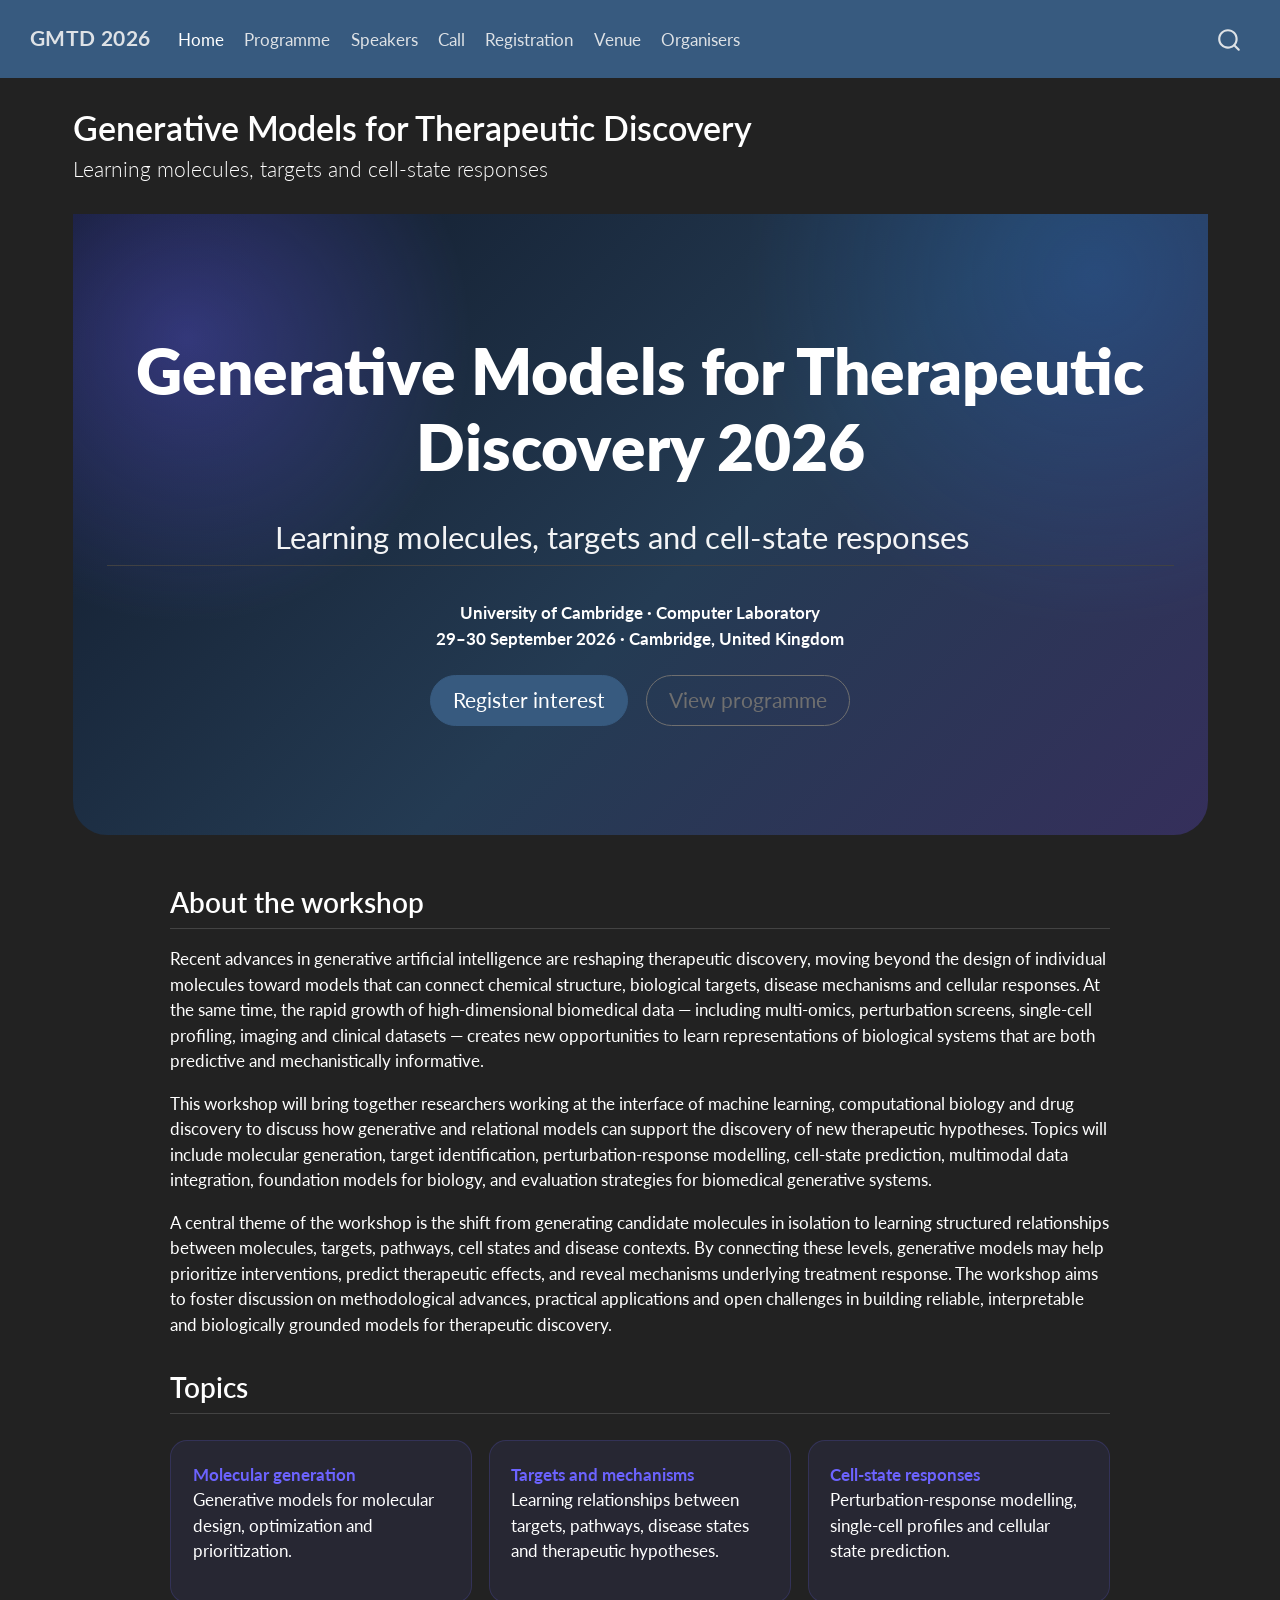
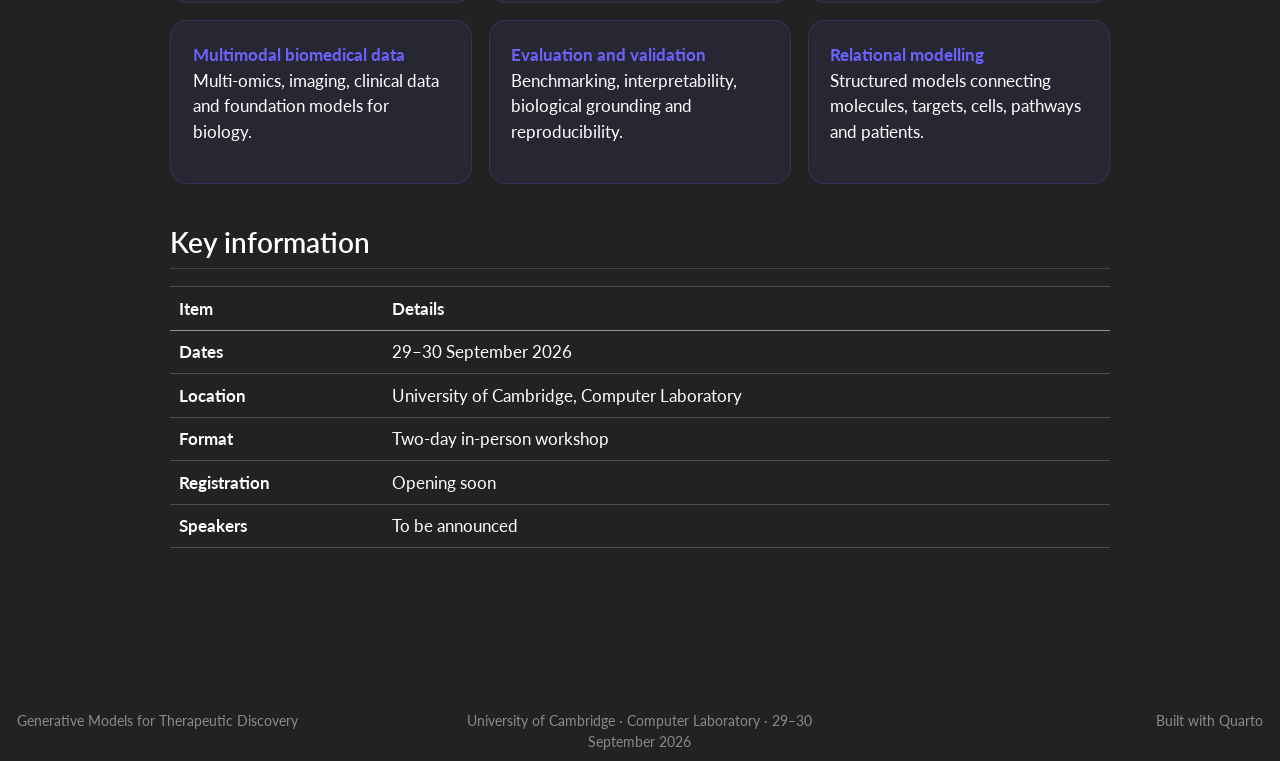
==== docs/index.html @ b12472c0 "dr" ====
<!DOCTYPE html>
<html xmlns="http://www.w3.org/1999/xhtml" lang="en" xml:lang="en"><head>

<meta charset="utf-8">
<meta name="generator" content="quarto-1.9.37">

<meta name="viewport" content="width=device-width, initial-scale=1.0, user-scalable=yes">


<title>Generative Models for Therapeutic Discovery</title>
<style>
/* Default styles provided by pandoc.
** See https://pandoc.org/MANUAL.html#variables-for-html for config info.
*/
code{white-space: pre-wrap;}
span.smallcaps{font-variant: small-caps;}
div.columns{display: flex; gap: min(4vw, 1.5em);}
div.column{flex: auto; overflow-x: auto;}
div.hanging-indent{margin-left: 1.5em; text-indent: -1.5em;}
ul.task-list{list-style: none;}
ul.task-list li input[type="checkbox"] {
  width: 0.8em;
  margin: 0 0.8em 0.2em -1em; /* quarto-specific, see https://github.com/quarto-dev/quarto-cli/issues/4556 */ 
  vertical-align: middle;
}
</style>


<script src="site_libs/quarto-nav/quarto-nav.js"></script>
<script src="site_libs/quarto-nav/headroom.min.js"></script>
<script src="site_libs/clipboard/clipboard.min.js"></script>
<script src="site_libs/quarto-search/autocomplete.umd.js"></script>
<script src="site_libs/quarto-search/fuse.min.js"></script>
<script src="site_libs/quarto-search/quarto-search.js"></script>
<meta name="quarto:offset" content="./">
<script src="site_libs/quarto-html/quarto.js" type="module"></script>
<script src="site_libs/quarto-html/tabsets/tabsets.js" type="module"></script>
<script src="site_libs/quarto-html/popper.min.js"></script>
<script src="site_libs/quarto-html/tippy.umd.min.js"></script>
<script src="site_libs/quarto-html/anchor.min.js"></script>
<link href="site_libs/quarto-html/tippy.css" rel="stylesheet">
<link href="site_libs/quarto-html/quarto-syntax-highlighting-dark-d0ae9245876894da5ac7e18953ecc5cc.css" rel="stylesheet" id="quarto-text-highlighting-styles">
<script src="site_libs/bootstrap/bootstrap.min.js"></script>
<link href="site_libs/bootstrap/bootstrap-icons.css" rel="stylesheet">
<link href="site_libs/bootstrap/bootstrap-4360c678b5099ca041644eb02eaa1bfe.min.css" rel="stylesheet" append-hash="true" id="quarto-bootstrap" data-mode="dark">
<script id="quarto-search-options" type="application/json">{
  "location": "navbar",
  "copy-button": false,
  "collapse-after": 3,
  "panel-placement": "end",
  "type": "overlay",
  "limit": 50,
  "keyboard-shortcut": [
    "f",
    "/",
    "s"
  ],
  "show-item-context": false,
  "language": {
    "search-no-results-text": "No results",
    "search-matching-documents-text": "matching documents",
    "search-copy-link-title": "Copy link to search",
    "search-hide-matches-text": "Hide additional matches",
    "search-more-match-text": "more match in this document",
    "search-more-matches-text": "more matches in this document",
    "search-clear-button-title": "Clear",
    "search-text-placeholder": "",
    "search-detached-cancel-button-title": "Cancel",
    "search-submit-button-title": "Submit",
    "search-label": "Search"
  }
}</script>
<style>html{ scroll-behavior: smooth; }</style>


<link rel="stylesheet" href="styles.css">
</head>

<body class="nav-fixed quarto-light">

<div id="quarto-search-results"></div>
  <header id="quarto-header" class="headroom fixed-top">
    <nav class="navbar navbar-expand-lg " data-bs-theme="dark">
      <div class="navbar-container container-fluid">
      <div class="navbar-brand-container mx-auto">
    <a class="navbar-brand" href="./index.html">
    <span class="navbar-title">GMTD 2026</span>
    </a>
  </div>
            <div id="quarto-search" class="" title="Search"></div>
          <button class="navbar-toggler" type="button" data-bs-toggle="collapse" data-bs-target="#navbarCollapse" aria-controls="navbarCollapse" role="menu" aria-expanded="false" aria-label="Toggle navigation" onclick="if (window.quartoToggleHeadroom) { window.quartoToggleHeadroom(); }">
  <span class="navbar-toggler-icon"></span>
</button>
          <div class="collapse navbar-collapse" id="navbarCollapse">
            <ul class="navbar-nav navbar-nav-scroll me-auto">
  <li class="nav-item">
    <a class="nav-link active" href="./index.html" aria-current="page"> 
<span class="menu-text">Home</span></a>
  </li>  
  <li class="nav-item">
    <a class="nav-link" href="./programme.html"> 
<span class="menu-text">Programme</span></a>
  </li>  
  <li class="nav-item">
    <a class="nav-link" href="./speakers.html"> 
<span class="menu-text">Speakers</span></a>
  </li>  
  <li class="nav-item">
    <a class="nav-link" href="./call.html"> 
<span class="menu-text">Call</span></a>
  </li>  
  <li class="nav-item">
    <a class="nav-link" href="./registration.html"> 
<span class="menu-text">Registration</span></a>
  </li>  
  <li class="nav-item">
    <a class="nav-link" href="./venue.html"> 
<span class="menu-text">Venue</span></a>
  </li>  
  <li class="nav-item">
    <a class="nav-link" href="./organisers.html"> 
<span class="menu-text">Organisers</span></a>
  </li>  
</ul>
          </div> <!-- /navcollapse -->
            <div class="quarto-navbar-tools">
</div>
      </div> <!-- /container-fluid -->
    </nav>
</header>
<!-- content -->
<div id="quarto-content" class="quarto-container page-columns page-rows-contents page-layout-full page-navbar">
<!-- sidebar -->
<!-- margin-sidebar -->
    
<!-- main -->
<main class="content column-page" id="quarto-document-content">

<header id="title-block-header" class="quarto-title-block default">
<div class="quarto-title">
<h1 class="title">Generative Models for Therapeutic Discovery</h1>
<p class="subtitle lead">Learning molecules, targets and cell-state responses</p>
</div>



<div class="quarto-title-meta column-page">

    
  
    
  </div>
  


</header>


<section id="generative-models-for-therapeutic-discovery-2026" class="level1 hero">
<h1>Generative Models for Therapeutic Discovery 2026</h1>
<section id="learning-molecules-targets-and-cell-state-responses" class="level2">
<h2 class="anchored" data-anchor-id="learning-molecules-targets-and-cell-state-responses">Learning molecules, targets and cell-state responses</h2>
<p><strong>University of Cambridge · Computer Laboratory</strong><br>
<strong>29–30 September 2026 · Cambridge, United Kingdom</strong></p>
<p><a href="./registration.html" class="btn btn-primary btn-lg">Register interest</a> <a href="./programme.html" class="btn btn-outline-light btn-lg">View programme</a></p>
</section>
</section>
<div class="container-narrow">
<section id="about-the-workshop" class="level2">
<h2 class="anchored" data-anchor-id="about-the-workshop">About the workshop</h2>
<p>Recent advances in generative artificial intelligence are reshaping therapeutic discovery, moving beyond the design of individual molecules toward models that can connect chemical structure, biological targets, disease mechanisms and cellular responses. At the same time, the rapid growth of high-dimensional biomedical data — including multi-omics, perturbation screens, single-cell profiling, imaging and clinical datasets — creates new opportunities to learn representations of biological systems that are both predictive and mechanistically informative.</p>
<p>This workshop will bring together researchers working at the interface of machine learning, computational biology and drug discovery to discuss how generative and relational models can support the discovery of new therapeutic hypotheses. Topics will include molecular generation, target identification, perturbation-response modelling, cell-state prediction, multimodal data integration, foundation models for biology, and evaluation strategies for biomedical generative systems.</p>
<p>A central theme of the workshop is the shift from generating candidate molecules in isolation to learning structured relationships between molecules, targets, pathways, cell states and disease contexts. By connecting these levels, generative models may help prioritize interventions, predict therapeutic effects, and reveal mechanisms underlying treatment response. The workshop aims to foster discussion on methodological advances, practical applications and open challenges in building reliable, interpretable and biologically grounded models for therapeutic discovery.</p>
</section>
<section id="topics" class="level2">
<h2 class="anchored" data-anchor-id="topics">Topics</h2>
<div class="topic-grid">
<div class="topic-card">
<p><strong>Molecular generation</strong><br>
Generative models for molecular design, optimization and prioritization.</p>
</div>
<div class="topic-card">
<p><strong>Targets and mechanisms</strong><br>
Learning relationships between targets, pathways, disease states and therapeutic hypotheses.</p>
</div>
<div class="topic-card">
<p><strong>Cell-state responses</strong><br>
Perturbation-response modelling, single-cell profiles and cellular state prediction.</p>
</div>
<div class="topic-card">
<p><strong>Multimodal biomedical data</strong><br>
Multi-omics, imaging, clinical data and foundation models for biology.</p>
</div>
<div class="topic-card">
<p><strong>Evaluation and validation</strong><br>
Benchmarking, interpretability, biological grounding and reproducibility.</p>
</div>
<div class="topic-card">
<p><strong>Relational modelling</strong><br>
Structured models connecting molecules, targets, cells, pathways and patients.</p>
</div>
</div>
</section>
<section id="key-information" class="level2">
<h2 class="anchored" data-anchor-id="key-information">Key information</h2>
<table class="caption-top table">
<thead>
<tr class="header">
<th>Item</th>
<th>Details</th>
</tr>
</thead>
<tbody>
<tr class="odd">
<td><strong>Dates</strong></td>
<td>29–30 September 2026</td>
</tr>
<tr class="even">
<td><strong>Location</strong></td>
<td>University of Cambridge, Computer Laboratory</td>
</tr>
<tr class="odd">
<td><strong>Format</strong></td>
<td>Two-day in-person workshop</td>
</tr>
<tr class="even">
<td><strong>Registration</strong></td>
<td>Opening soon</td>
</tr>
<tr class="odd">
<td><strong>Speakers</strong></td>
<td>To be announced</td>
</tr>
</tbody>
</table>
</section>
</div>



</main> <!-- /main -->
<script id="quarto-html-after-body" type="application/javascript">
  window.document.addEventListener("DOMContentLoaded", function (event) {
    const icon = "";
    const anchorJS = new window.AnchorJS();
    anchorJS.options = {
      placement: 'right',
      icon: icon
    };
    anchorJS.add('.anchored');
    const isCodeAnnotation = (el) => {
      for (const clz of el.classList) {
        if (clz.startsWith('code-annotation-')) {                     
          return true;
        }
      }
      return false;
    }
    const onCopySuccess = function(e) {
      // button target
      const button = e.trigger;
      // don't keep focus
      button.blur();
      // flash "checked"
      button.classList.add('code-copy-button-checked');
      var currentTitle = button.getAttribute("title");
      button.setAttribute("title", "Copied!");
      let tooltip;
      if (window.bootstrap) {
        button.setAttribute("data-bs-toggle", "tooltip");
        button.setAttribute("data-bs-placement", "left");
        button.setAttribute("data-bs-title", "Copied!");
        tooltip = new bootstrap.Tooltip(button, 
          { trigger: "manual", 
            customClass: "code-copy-button-tooltip",
            offset: [0, -8]});
        tooltip.show();    
      }
      setTimeout(function() {
        if (tooltip) {
          tooltip.hide();
          button.removeAttribute("data-bs-title");
          button.removeAttribute("data-bs-toggle");
          button.removeAttribute("data-bs-placement");
        }
        button.setAttribute("title", currentTitle);
        button.classList.remove('code-copy-button-checked');
      }, 1000);
      // clear code selection
      e.clearSelection();
    }
    const getTextToCopy = function(trigger) {
      const outerScaffold = trigger.parentElement.cloneNode(true);
      const codeEl = outerScaffold.querySelector('code');
      for (const childEl of codeEl.children) {
        if (isCodeAnnotation(childEl)) {
          childEl.remove();
        }
      }
      return codeEl.innerText;
    }
    const clipboard = new window.ClipboardJS('.code-copy-button:not([data-in-quarto-modal])', {
      text: getTextToCopy
    });
    clipboard.on('success', onCopySuccess);
    if (window.document.getElementById('quarto-embedded-source-code-modal')) {
      const clipboardModal = new window.ClipboardJS('.code-copy-button[data-in-quarto-modal]', {
        text: getTextToCopy,
        container: window.document.getElementById('quarto-embedded-source-code-modal')
      });
      clipboardModal.on('success', onCopySuccess);
    }
      var localhostRegex = new RegExp(/^(?:http|https):\/\/localhost\:?[0-9]*\//);
      var mailtoRegex = new RegExp(/^mailto:/);
        var filterRegex = new RegExp("https:\/\/YOUR-USERNAME\.github\.io\/generative-therapeutic-discovery\/");
      var isInternal = (href) => {
          return filterRegex.test(href) || localhostRegex.test(href) || mailtoRegex.test(href);
      }
      // Inspect non-navigation links and adorn them if external
     var links = window.document.querySelectorAll('a[href]:not(.nav-link):not(.navbar-brand):not(.toc-action):not(.sidebar-link):not(.sidebar-item-toggle):not(.pagination-link):not(.no-external):not([aria-hidden]):not(.dropdown-item):not(.quarto-navigation-tool):not(.about-link)');
      for (var i=0; i<links.length; i++) {
        const link = links[i];
        if (!isInternal(link.href)) {
          // undo the damage that might have been done by quarto-nav.js in the case of
          // links that we want to consider external
          if (link.dataset.originalHref !== undefined) {
            link.href = link.dataset.originalHref;
          }
        }
      }
    function tippyHover(el, contentFn, onTriggerFn, onUntriggerFn) {
      const config = {
        allowHTML: true,
        maxWidth: 500,
        delay: 100,
        arrow: false,
        appendTo: function(el) {
            return el.parentElement;
        },
        interactive: true,
        interactiveBorder: 10,
        theme: 'quarto',
        placement: 'bottom-start',
      };
      if (contentFn) {
        config.content = contentFn;
      }
      if (onTriggerFn) {
        config.onTrigger = onTriggerFn;
      }
      if (onUntriggerFn) {
        config.onUntrigger = onUntriggerFn;
      }
      window.tippy(el, config); 
    }
    const noterefs = window.document.querySelectorAll('a[role="doc-noteref"]');
    for (var i=0; i<noterefs.length; i++) {
      const ref = noterefs[i];
      tippyHover(ref, function() {
        // use id or data attribute instead here
        let href = ref.getAttribute('data-footnote-href') || ref.getAttribute('href');
        try { href = new URL(href).hash; } catch {}
        const id = href.replace(/^#\/?/, "");
        const note = window.document.getElementById(id);
        if (note) {
          return note.innerHTML;
        } else {
          return "";
        }
      });
    }
    const xrefs = window.document.querySelectorAll('a.quarto-xref');
    const processXRef = (id, note) => {
      // Strip column container classes
      const stripColumnClz = (el) => {
        el.classList.remove("page-full", "page-columns");
        if (el.children) {
          for (const child of el.children) {
            stripColumnClz(child);
          }
        }
      }
      stripColumnClz(note)
      if (id === null || id.startsWith('sec-')) {
        // Special case sections, only their first couple elements
        const container = document.createElement("div");
        if (note.children && note.children.length > 2) {
          container.appendChild(note.children[0].cloneNode(true));
          for (let i = 1; i < note.children.length; i++) {
            const child = note.children[i];
            if (child.tagName === "P" && child.innerText === "") {
              continue;
            } else {
              container.appendChild(child.cloneNode(true));
              break;
            }
          }
          if (window.Quarto?.typesetMath) {
            window.Quarto.typesetMath(container);
          }
          return container.innerHTML
        } else {
          if (window.Quarto?.typesetMath) {
            window.Quarto.typesetMath(note);
          }
          return note.innerHTML;
        }
      } else {
        // Remove any anchor links if they are present
        const anchorLink = note.querySelector('a.anchorjs-link');
        if (anchorLink) {
          anchorLink.remove();
        }
        if (window.Quarto?.typesetMath) {
          window.Quarto.typesetMath(note);
        }
        if (note.classList.contains("callout")) {
          return note.outerHTML;
        } else {
          return note.innerHTML;
        }
      }
    }
    for (var i=0; i<xrefs.length; i++) {
      const xref = xrefs[i];
      tippyHover(xref, undefined, function(instance) {
        instance.disable();
        let url = xref.getAttribute('href');
        let hash = undefined; 
        if (url.startsWith('#')) {
          hash = url;
        } else {
          try { hash = new URL(url).hash; } catch {}
        }
        if (hash) {
          const id = hash.replace(/^#\/?/, "");
          const note = window.document.getElementById(id);
          if (note !== null) {
            try {
              const html = processXRef(id, note.cloneNode(true));
              instance.setContent(html);
            } finally {
              instance.enable();
              instance.show();
            }
          } else {
            // See if we can fetch this
            fetch(url.split('#')[0])
            .then(res => res.text())
            .then(html => {
              const parser = new DOMParser();
              const htmlDoc = parser.parseFromString(html, "text/html");
              const note = htmlDoc.getElementById(id);
              if (note !== null) {
                const html = processXRef(id, note);
                instance.setContent(html);
              } 
            }).finally(() => {
              instance.enable();
              instance.show();
            });
          }
        } else {
          // See if we can fetch a full url (with no hash to target)
          // This is a special case and we should probably do some content thinning / targeting
          fetch(url)
          .then(res => res.text())
          .then(html => {
            const parser = new DOMParser();
            const htmlDoc = parser.parseFromString(html, "text/html");
            const note = htmlDoc.querySelector('main.content');
            if (note !== null) {
              // This should only happen for chapter cross references
              // (since there is no id in the URL)
              // remove the first header
              if (note.children.length > 0 && note.children[0].tagName === "HEADER") {
                note.children[0].remove();
              }
              const html = processXRef(null, note);
              instance.setContent(html);
            } 
          }).finally(() => {
            instance.enable();
            instance.show();
          });
        }
      }, function(instance) {
      });
    }
        let selectedAnnoteEl;
        const selectorForAnnotation = ( cell, annotation) => {
          let cellAttr = 'data-code-cell="' + cell + '"';
          let lineAttr = 'data-code-annotation="' +  annotation + '"';
          const selector = 'span[' + cellAttr + '][' + lineAttr + ']';
          return selector;
        }
        const selectCodeLines = (annoteEl) => {
          const doc = window.document;
          const targetCell = annoteEl.getAttribute("data-target-cell");
          const targetAnnotation = annoteEl.getAttribute("data-target-annotation");
          const annoteSpan = window.document.querySelector(selectorForAnnotation(targetCell, targetAnnotation));
          const lines = annoteSpan.getAttribute("data-code-lines").split(",");
          const lineIds = lines.map((line) => {
            return targetCell + "-" + line;
          })
          let top = null;
          let height = null;
          let parent = null;
          if (lineIds.length > 0) {
              //compute the position of the single el (top and bottom and make a div)
              const el = window.document.getElementById(lineIds[0]);
              top = el.offsetTop;
              height = el.offsetHeight;
              parent = el.parentElement.parentElement;
            if (lineIds.length > 1) {
              const lastEl = window.document.getElementById(lineIds[lineIds.length - 1]);
              const bottom = lastEl.offsetTop + lastEl.offsetHeight;
              height = bottom - top;
            }
            if (top !== null && height !== null && parent !== null) {
              // cook up a div (if necessary) and position it 
              let div = window.document.getElementById("code-annotation-line-highlight");
              if (div === null) {
                div = window.document.createElement("div");
                div.setAttribute("id", "code-annotation-line-highlight");
                div.style.position = 'absolute';
                parent.appendChild(div);
              }
              div.style.top = top - 2 + "px";
              div.style.height = height + 4 + "px";
              div.style.left = 0;
              let gutterDiv = window.document.getElementById("code-annotation-line-highlight-gutter");
              if (gutterDiv === null) {
                gutterDiv = window.document.createElement("div");
                gutterDiv.setAttribute("id", "code-annotation-line-highlight-gutter");
                gutterDiv.style.position = 'absolute';
                const codeCell = window.document.getElementById(targetCell);
                const gutter = codeCell.querySelector('.code-annotation-gutter');
                gutter.appendChild(gutterDiv);
              }
              gutterDiv.style.top = top - 2 + "px";
              gutterDiv.style.height = height + 4 + "px";
            }
            selectedAnnoteEl = annoteEl;
          }
        };
        const unselectCodeLines = () => {
          const elementsIds = ["code-annotation-line-highlight", "code-annotation-line-highlight-gutter"];
          elementsIds.forEach((elId) => {
            const div = window.document.getElementById(elId);
            if (div) {
              div.remove();
            }
          });
          selectedAnnoteEl = undefined;
        };
          // Handle positioning of the toggle
      window.addEventListener(
        "resize",
        throttle(() => {
          elRect = undefined;
          if (selectedAnnoteEl) {
            selectCodeLines(selectedAnnoteEl);
          }
        }, 10)
      );
      function throttle(fn, ms) {
      let throttle = false;
      let timer;
        return (...args) => {
          if(!throttle) { // first call gets through
              fn.apply(this, args);
              throttle = true;
          } else { // all the others get throttled
              if(timer) clearTimeout(timer); // cancel #2
              timer = setTimeout(() => {
                fn.apply(this, args);
                timer = throttle = false;
              }, ms);
          }
        };
      }
        // Attach click handler to the DT
        const annoteDls = window.document.querySelectorAll('dt[data-target-cell]');
        for (const annoteDlNode of annoteDls) {
          annoteDlNode.addEventListener('click', (event) => {
            const clickedEl = event.target;
            if (clickedEl !== selectedAnnoteEl) {
              unselectCodeLines();
              const activeEl = window.document.querySelector('dt[data-target-cell].code-annotation-active');
              if (activeEl) {
                activeEl.classList.remove('code-annotation-active');
              }
              selectCodeLines(clickedEl);
              clickedEl.classList.add('code-annotation-active');
            } else {
              // Unselect the line
              unselectCodeLines();
              clickedEl.classList.remove('code-annotation-active');
            }
          });
        }
    const findCites = (el) => {
      const parentEl = el.parentElement;
      if (parentEl) {
        const cites = parentEl.dataset.cites;
        if (cites) {
          return {
            el,
            cites: cites.split(' ')
          };
        } else {
          return findCites(el.parentElement)
        }
      } else {
        return undefined;
      }
    };
    var bibliorefs = window.document.querySelectorAll('a[role="doc-biblioref"]');
    for (var i=0; i<bibliorefs.length; i++) {
      const ref = bibliorefs[i];
      const citeInfo = findCites(ref);
      if (citeInfo) {
        tippyHover(citeInfo.el, function() {
          var popup = window.document.createElement('div');
          citeInfo.cites.forEach(function(cite) {
            var citeDiv = window.document.createElement('div');
            citeDiv.classList.add('hanging-indent');
            citeDiv.classList.add('csl-entry');
            var biblioDiv = window.document.getElementById('ref-' + cite);
            if (biblioDiv) {
              citeDiv.innerHTML = biblioDiv.innerHTML;
            }
            popup.appendChild(citeDiv);
          });
          return popup.innerHTML;
        });
      }
    }
  });
  </script>
</div> <!-- /content -->
<footer class="footer">
  <div class="nav-footer">
    <div class="nav-footer-left">
<p>Generative Models for Therapeutic Discovery</p>
</div>   
    <div class="nav-footer-center">
<p>University of Cambridge · Computer Laboratory · 29–30 September 2026</p>
</div>
    <div class="nav-footer-right">
<p>Built with Quarto</p>
</div>
  </div>
</footer>




<script src="site_libs/quarto-html/zenscroll-min.js"></script>
</body></html>
---- docs/site_libs/quarto-html/tippy.css ----
.tippy-box[data-animation=fade][data-state=hidden]{opacity:0}[data-tippy-root]{max-width:calc(100vw - 10px)}.tippy-box{position:relative;background-color:#333;color:#fff;border-radius:4px;font-size:14px;line-height:1.4;white-space:normal;outline:0;transition-property:transform,visibility,opacity}.tippy-box[data-placement^=top]>.tippy-arrow{bottom:0}.tippy-box[data-placement^=top]>.tippy-arrow:before{bottom:-7px;left:0;border-width:8px 8px 0;border-top-color:initial;transform-origin:center top}.tippy-box[data-placement^=bottom]>.tippy-arrow{top:0}.tippy-box[data-placement^=bottom]>.tippy-arrow:before{top:-7px;left:0;border-width:0 8px 8px;border-bottom-color:initial;transform-origin:center bottom}.tippy-box[data-placement^=left]>.tippy-arrow{right:0}.tippy-box[data-placement^=left]>.tippy-arrow:before{border-width:8px 0 8px 8px;border-left-color:initial;right:-7px;transform-origin:center left}.tippy-box[data-placement^=right]>.tippy-arrow{left:0}.tippy-box[data-placement^=right]>.tippy-arrow:before{left:-7px;border-width:8px 8px 8px 0;border-right-color:initial;transform-origin:center right}.tippy-box[data-inertia][data-state=visible]{transition-timing-function:cubic-bezier(.54,1.5,.38,1.11)}.tippy-arrow{width:16px;height:16px;color:#333}.tippy-arrow:before{content:"";position:absolute;border-color:transparent;border-style:solid}.tippy-content{position:relative;padding:5px 9px;z-index:1}
---- docs/site_libs/quarto-html/quarto-syntax-highlighting-dark-d0ae9245876894da5ac7e18953ecc5cc.css ----
/* quarto syntax highlight colors */
:root {
  --quarto-hl-al-color: #f07178;
  --quarto-hl-an-color: #d4d0ab;
  --quarto-hl-at-color: #00e0e0;
  --quarto-hl-bn-color: #d4d0ab;
  --quarto-hl-bu-color: #abe338;
  --quarto-hl-ch-color: #abe338;
  --quarto-hl-co-color: #f8f8f2;
  --quarto-hl-cv-color: #ffd700;
  --quarto-hl-cn-color: #ffd700;
  --quarto-hl-cf-color: #ffa07a;
  --quarto-hl-dt-color: #ffa07a;
  --quarto-hl-dv-color: #d4d0ab;
  --quarto-hl-do-color: #f8f8f2;
  --quarto-hl-er-color: #f07178;
  --quarto-hl-ex-color: #00e0e0;
  --quarto-hl-fl-color: #d4d0ab;
  --quarto-hl-fu-color: #ffa07a;
  --quarto-hl-im-color: #abe338;
  --quarto-hl-in-color: #d4d0ab;
  --quarto-hl-kw-color: #ffa07a;
  --quarto-hl-op-color: #ffa07a;
  --quarto-hl-ot-color: #00e0e0;
  --quarto-hl-pp-color: #dcc6e0;
  --quarto-hl-re-color: #00e0e0;
  --quarto-hl-sc-color: #abe338;
  --quarto-hl-ss-color: #abe338;
  --quarto-hl-st-color: #abe338;
  --quarto-hl-va-color: #00e0e0;
  --quarto-hl-vs-color: #abe338;
  --quarto-hl-wa-color: #dcc6e0;
}

/* other quarto variables */
:root {
  --quarto-font-monospace: SFMono-Regular, Menlo, Monaco, Consolas, "Liberation Mono", "Courier New", monospace;
}

/* syntax highlight based on Pandoc's rules */
pre > code.sourceCode > span {
  color: #f8f8f2;
}

code.sourceCode > span {
  color: #f8f8f2;
}

div.sourceCode,
div.sourceCode pre.sourceCode {
  color: #f8f8f2;
}

/* Normal */
code span {
  color: #f8f8f2;
}

/* Alert */
code span.al {
  color: #f07178;
}

/* Annotation */
code span.an {
  color: #d4d0ab;
}

/* Attribute */
code span.at {
  color: #00e0e0;
}

/* BaseN */
code span.bn {
  color: #d4d0ab;
}

/* BuiltIn */
code span.bu {
  color: #abe338;
}

/* ControlFlow */
code span.cf {
  font-weight: bold;
  color: #ffa07a;
}

/* Char */
code span.ch {
  color: #abe338;
}

/* Constant */
code span.cn {
  color: #ffd700;
}

/* Comment */
code span.co {
  font-style: italic;
  color: #f8f8f2;
}

/* CommentVar */
code span.cv {
  color: #ffd700;
}

/* Documentation */
code span.do {
  color: #f8f8f2;
}

/* DataType */
code span.dt {
  color: #ffa07a;
}

/* DecVal */
code span.dv {
  color: #d4d0ab;
}

/* Error */
code span.er {
  color: #f07178;
  text-decoration: underline;
}

/* Extension */
code span.ex {
  font-weight: bold;
  color: #00e0e0;
}

/* Float */
code span.fl {
  color: #d4d0ab;
}

/* Function */
code span.fu {
  color: #ffa07a;
}

/* Import */
code span.im {
  color: #abe338;
}

/* Information */
code span.in {
  color: #d4d0ab;
}

/* Keyword */
code span.kw {
  font-weight: bold;
  color: #ffa07a;
}

/* Operator */
code span.op {
  color: #ffa07a;
}

/* Other */
code span.ot {
  color: #00e0e0;
}

/* Preprocessor */
code span.pp {
  color: #dcc6e0;
}

/* RegionMarker */
code span.re {
  background-color: #f8f8f2;
  color: #00e0e0;
}

/* SpecialChar */
code span.sc {
  color: #abe338;
}

/* SpecialString */
code span.ss {
  color: #abe338;
}

/* String */
code span.st {
  color: #abe338;
}

/* Variable */
code span.va {
  color: #00e0e0;
}

/* VerbatimString */
code span.vs {
  color: #abe338;
}

/* Warning */
code span.wa {
  color: #dcc6e0;
}

.prevent-inlining {
  content: "</";
}

/*# sourceMappingURL=e2dac9153eaf3c552d5043f9565d03d7.css.map */
---- docs/styles.css ----
/* Workshop website custom style */

:root {
    --workshop-blue: #253858;
    --workshop-purple: #5b4b8a;
    --workshop-accent: #6c63ff;
    --workshop-bg-soft: rgba(108, 99, 255, 0.08);
}

.navbar-title {
    font-weight: 700;
    letter-spacing: 0.02em;
}

.hero {
    padding: 5rem 2rem;
    margin: 0 0 3rem 0;
    border-radius: 0 0 2rem 2rem;
    background:
        radial-gradient(circle at 10% 20%, rgba(108, 99, 255, 0.35), transparent 25%),
        radial-gradient(circle at 90% 10%, rgba(47, 128, 237, 0.25), transparent 30%),
        linear-gradient(135deg, #101828, #243b53 55%, #352f5b);
    color: white;
    text-align: center;
}

.hero h1 {
    font-weight: 800;
    font-size: clamp(2.2rem, 5vw, 4rem);
    margin-bottom: 1rem;
}

.hero h2 {
    font-size: clamp(1.2rem, 2.5vw, 1.8rem);
    font-weight: 400;
    margin-bottom: 2rem;
    opacity: 0.95;
}

.hero .btn {
    margin: 0.4rem;
    border-radius: 999px;
    padding-left: 1.3rem;
    padding-right: 1.3rem;
}

.container-narrow {
    max-width: 980px;
    margin-left: auto;
    margin-right: auto;
    padding-left: 1.2rem;
    padding-right: 1.2rem;
}

.topic-grid {
    display: grid;
    grid-template-columns: repeat(auto-fit, minmax(250px, 1fr));
    gap: 1rem;
    margin: 1.5rem 0 2.5rem 0;
}

.topic-card,
.organiser-card {
    padding: 1.25rem;
    border-radius: 1rem;
    background: var(--workshop-bg-soft);
    border: 1px solid rgba(108, 99, 255, 0.18);
}

.topic-card strong {
    color: var(--workshop-accent);
}

.organiser-card {
    margin-bottom: 1rem;
}

.organiser-card h3 {
    margin-top: 0;
}

table {
    width: 100%;
}

footer.footer {
    margin-top: 4rem;
}

/* Organisers */
.organiser-grid {
    display: grid;
    grid-template-columns: repeat(auto-fit, minmax(240px, 1fr));
    gap: 1.25rem;
    align-items: stretch;
    margin-top: 1.5rem;
}

.organiser-card {
    display: flex;
    flex-direction: column;
    align-items: center;
    text-align: center;
    height: 100%;
    margin-bottom: 0;
}

.organiser-photo {
    width: 150px;
    height: 150px;
    object-fit: cover;
    border-radius: 999px;
    border: 3px solid rgba(255, 255, 255, 0.18);
    margin-bottom: 1rem;
    background: rgba(255, 255, 255, 0.08);
}

.organiser-card h3 {
    margin-top: 0.4rem;
    margin-bottom: 0.35rem;
}

.map-container {
    margin-top: 1.5rem;
    margin-bottom: 2rem;
    border-radius: 1rem;
    overflow: hidden;
    border: 1px solid rgba(255, 255, 255, 0.15);
}

.map-container iframe {
    display: block;
}
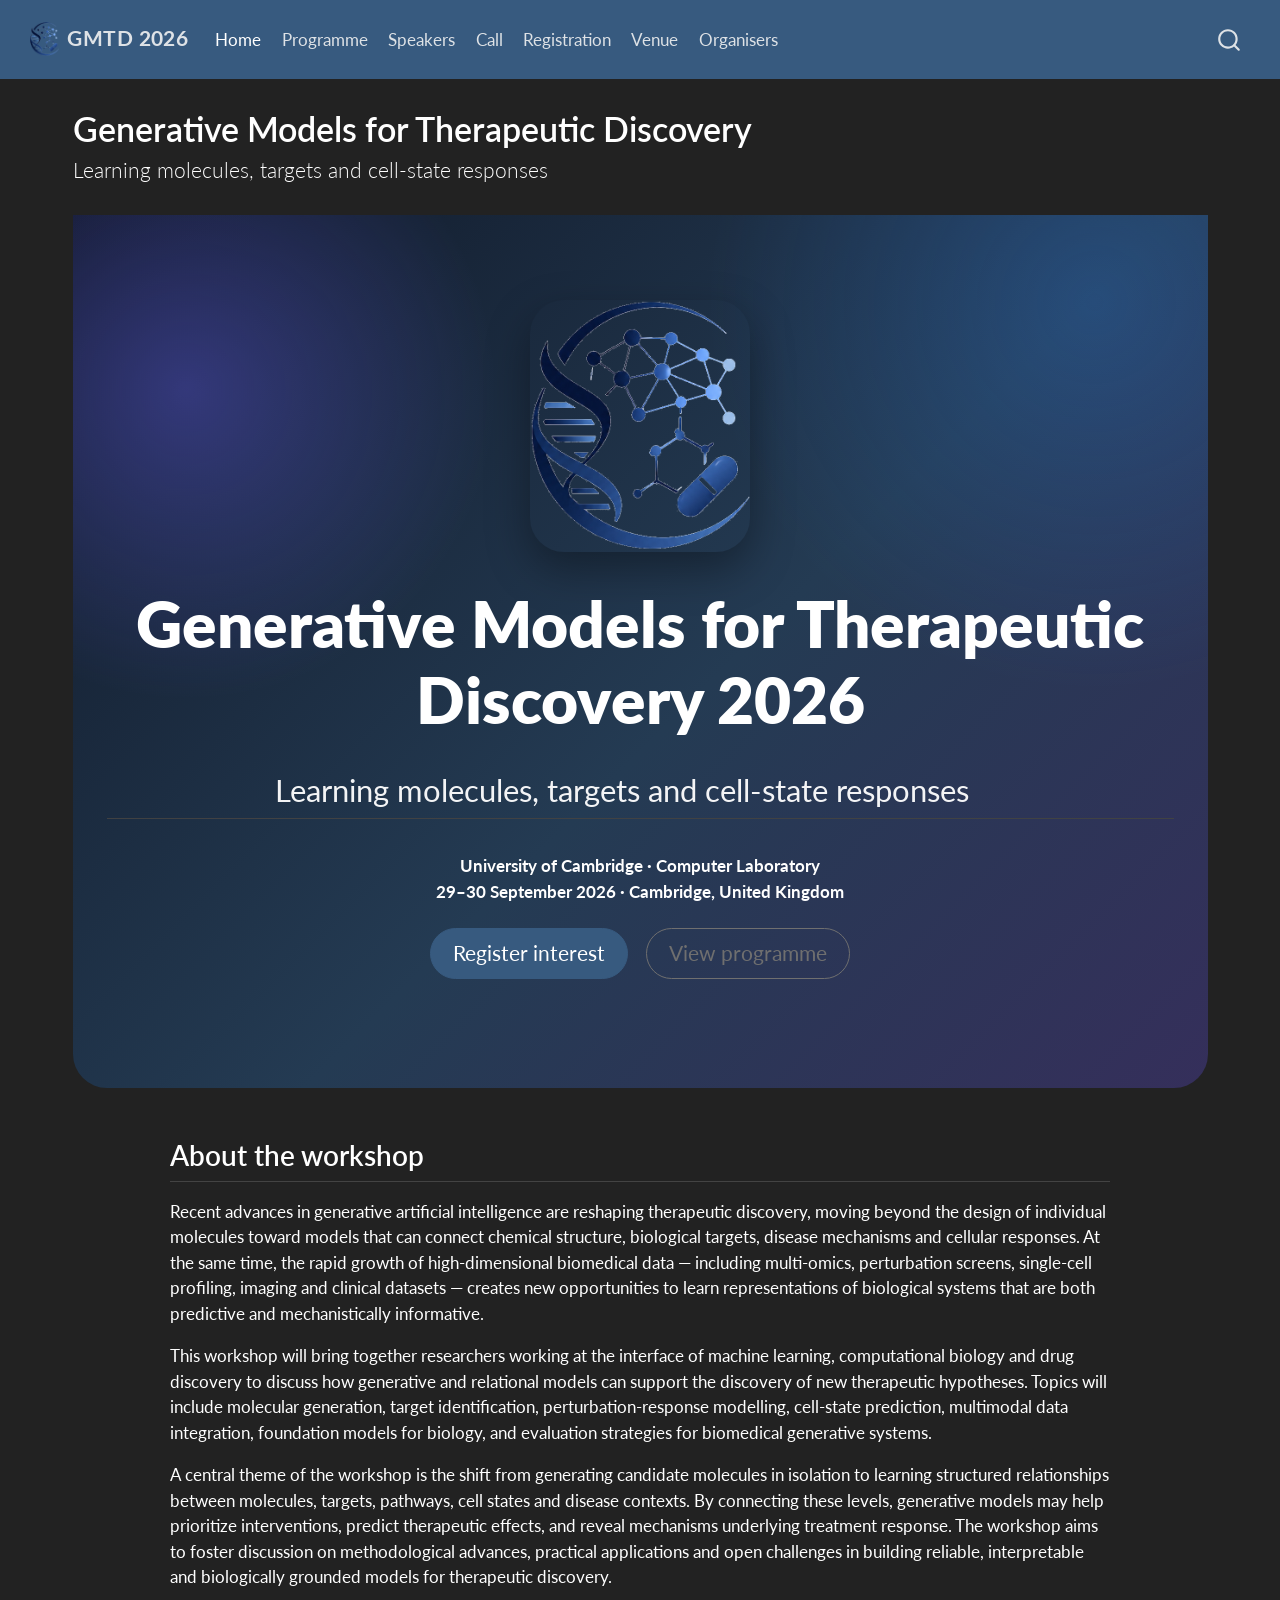
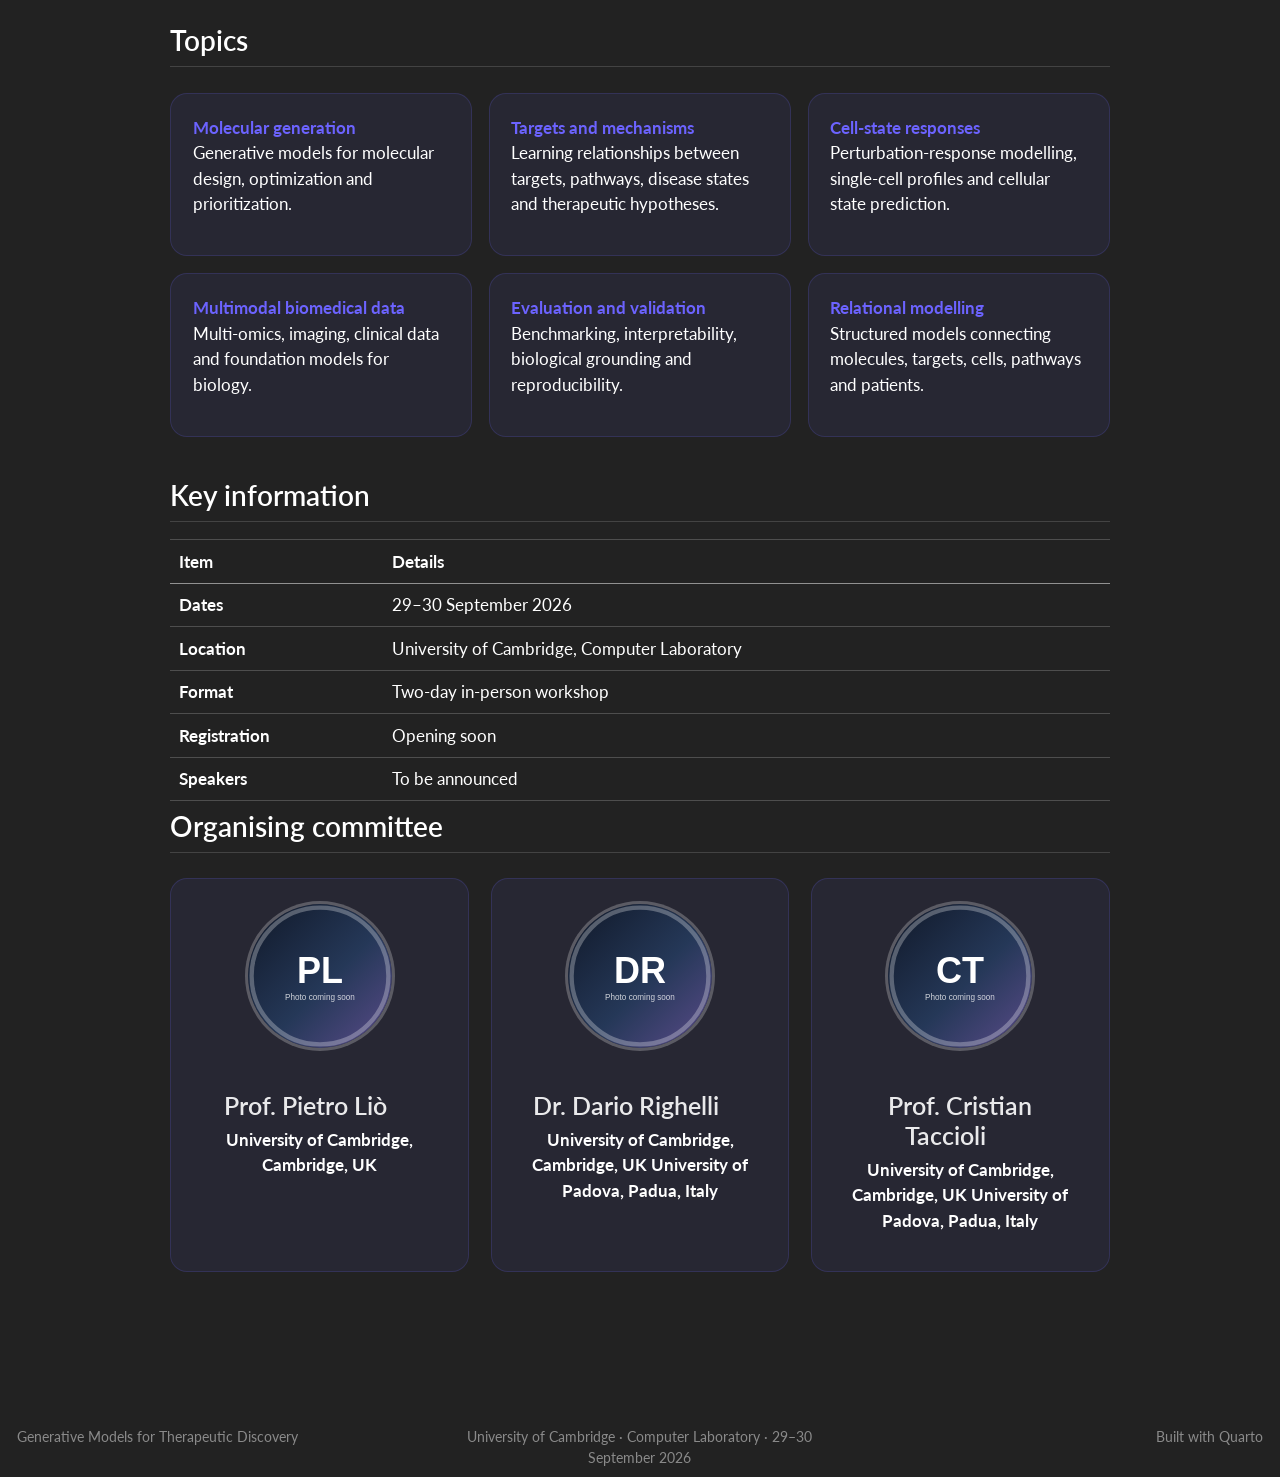
==== commit a8e56235: "adding logo" ====
--- a/docs/index.html
+++ b/docs/index.html
@@ -83,6 +83,10 @@
     <nav class="navbar navbar-expand-lg " data-bs-theme="dark">
       <div class="navbar-container container-fluid">
       <div class="navbar-brand-container mx-auto">
+    <a href="./index.html" class="navbar-brand navbar-brand-logo">
+    <img src="./assets/img/logo_alpha.png" alt="GMTD 2026 logo" class="navbar-logo light-content">
+    <img src="./assets/img/logo_alpha.png" alt="GMTD 2026 logo" class="navbar-logo dark-content">
+    </a>
     <a class="navbar-brand" href="./index.html">
     <span class="navbar-title">GMTD 2026</span>
     </a>
@@ -156,7 +160,9 @@
 </header>
 
 
-<section id="generative-models-for-therapeutic-discovery-2026" class="level1 hero">
+<div class="hero">
+<p><img src="assets/img/logo_alpha.png" class="hero-logo img-fluid" alt="GMTD 2026 logo"></p>
+<section id="generative-models-for-therapeutic-discovery-2026" class="level1">
 <h1>Generative Models for Therapeutic Discovery 2026</h1>
 <section id="learning-molecules-targets-and-cell-state-responses" class="level2">
 <h2 class="anchored" data-anchor-id="learning-molecules-targets-and-cell-state-responses">Learning molecules, targets and cell-state responses</h2>
@@ -165,6 +171,7 @@
 <p><a href="./registration.html" class="btn btn-primary btn-lg">Register interest</a> <a href="./programme.html" class="btn btn-outline-light btn-lg">View programme</a></p>
 </section>
 </section>
+</div>
 <div class="container-narrow">
 <section id="about-the-workshop" class="level2">
 <h2 class="anchored" data-anchor-id="about-the-workshop">About the workshop</h2>
@@ -235,6 +242,32 @@
 </table>
 </section>
 </div>
+<section id="organising-committee" class="level2 container-narrow">
+<h2 class="anchored" data-anchor-id="organising-committee">Organising committee</h2>
+<div class="organiser-grid">
+<div class="organiser-card">
+<p><img src="assets/img/organisers/pietro-lio.svg" class="organiser-photo img-fluid" alt="Pietro Liò"></p>
+<section id="prof.-pietro-liò" class="level3">
+<h3 class="anchored" data-anchor-id="prof.-pietro-liò">Prof.&nbsp;Pietro Liò</h3>
+<p><strong>University of Cambridge, Cambridge, UK</strong></p>
+</section>
+</div>
+<div class="organiser-card">
+<p><img src="assets/img/organisers/dario-righelli.svg" class="organiser-photo img-fluid" alt="Dario Righelli"></p>
+<section id="dr.-dario-righelli" class="level3">
+<h3 class="anchored" data-anchor-id="dr.-dario-righelli">Dr.&nbsp;Dario Righelli</h3>
+<p><strong>University of Cambridge, Cambridge, UK</strong> <strong>University of Padova, Padua, Italy</strong></p>
+</section>
+</div>
+<div class="organiser-card">
+<p><img src="assets/img/organisers/cristian-taccioli.svg" class="organiser-photo img-fluid" alt="Cristian Taccioli"></p>
+<section id="prof.-cristian-taccioli" class="level3">
+<h3 class="anchored" data-anchor-id="prof.-cristian-taccioli">Prof.&nbsp;Cristian Taccioli</h3>
+<p><strong>University of Cambridge, Cambridge, UK</strong> <strong>University of Padova, Padua, Italy</strong></p>
+</section>
+</div>
+</div>
+</section>
 
 
 
--- a/docs/styles.css
+++ b/docs/styles.css
@@ -130,4 +130,19 @@
 
 .map-container iframe {
     display: block;
+}
+
+.navbar-logo {
+    max-height: 34px;
+    width: auto;
+    border-radius: 8px;
+}
+
+.hero-logo {
+    width: min(220px, 45vw);
+    height: auto;
+    display: block;
+    margin: 0 auto 1.5rem auto;
+    border-radius: 2rem;
+    box-shadow: 0 1rem 2.5rem rgba(0, 0, 0, 0.35);
 }
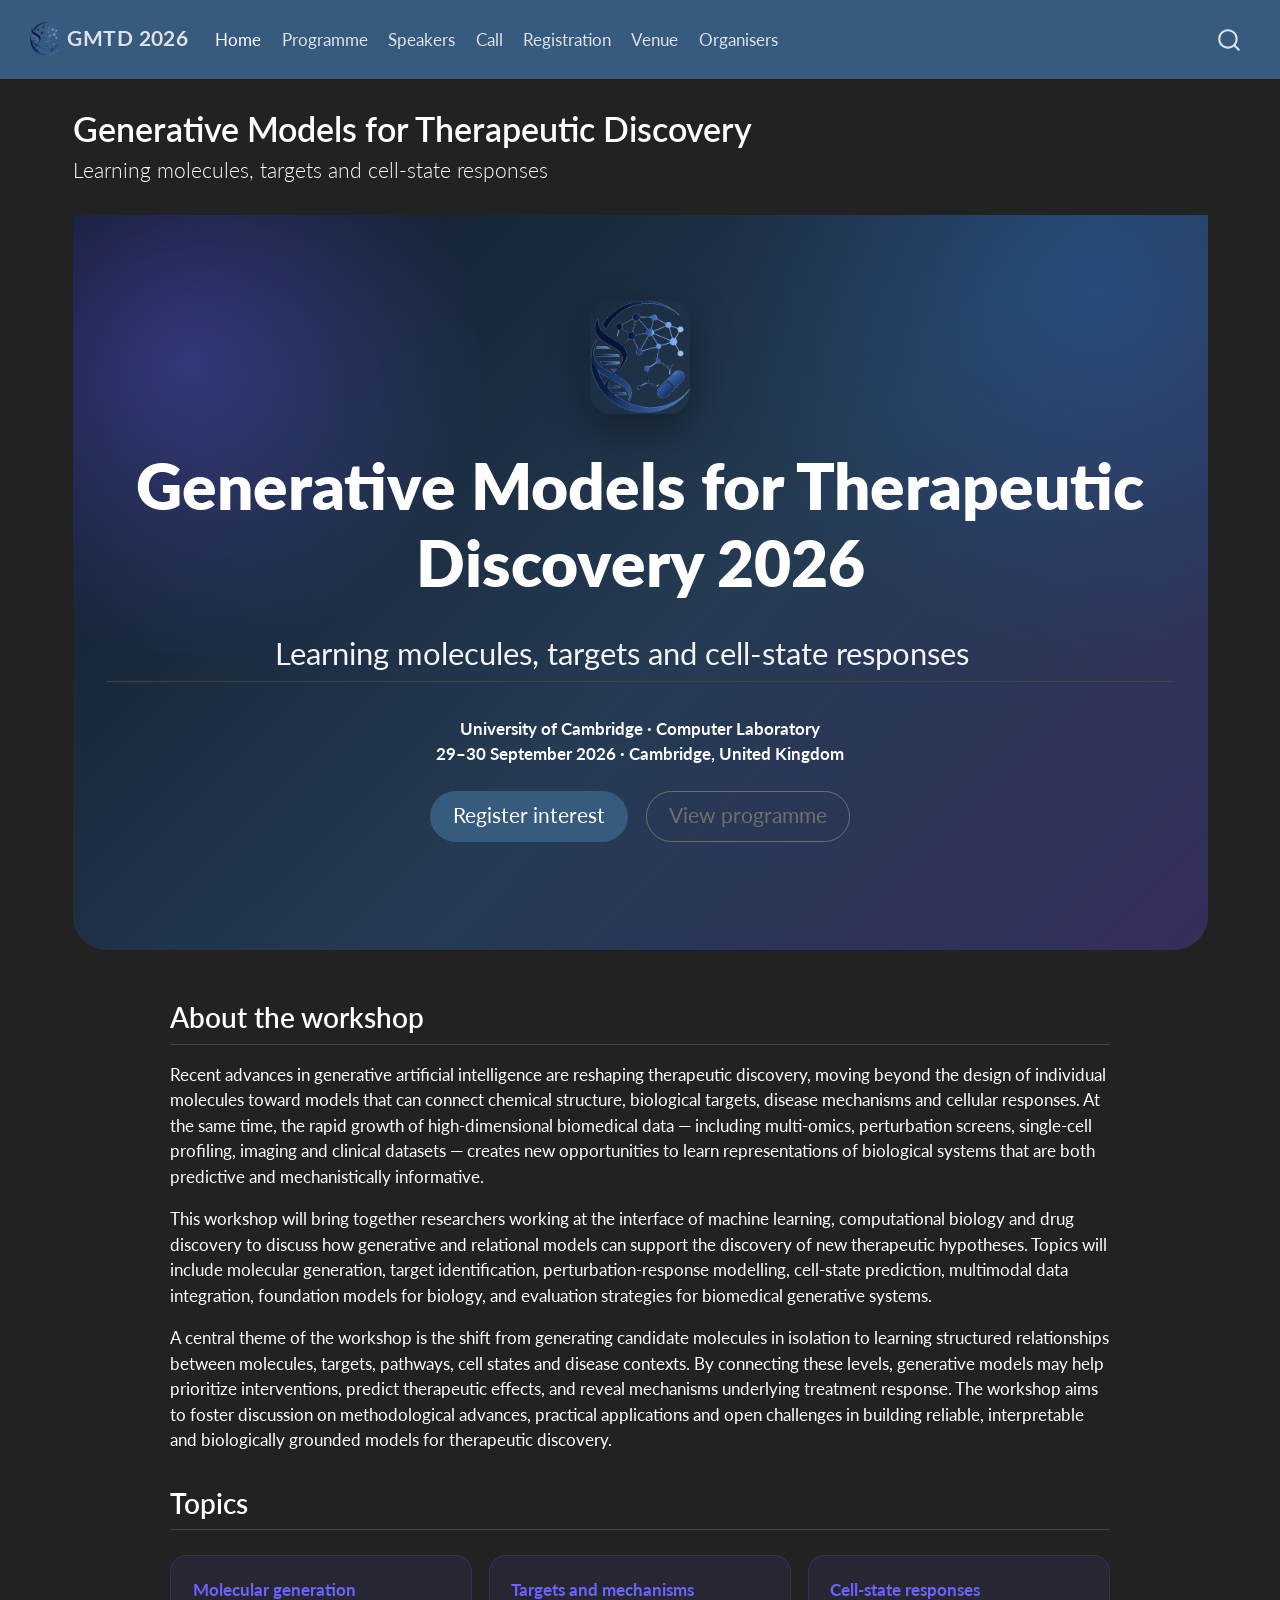
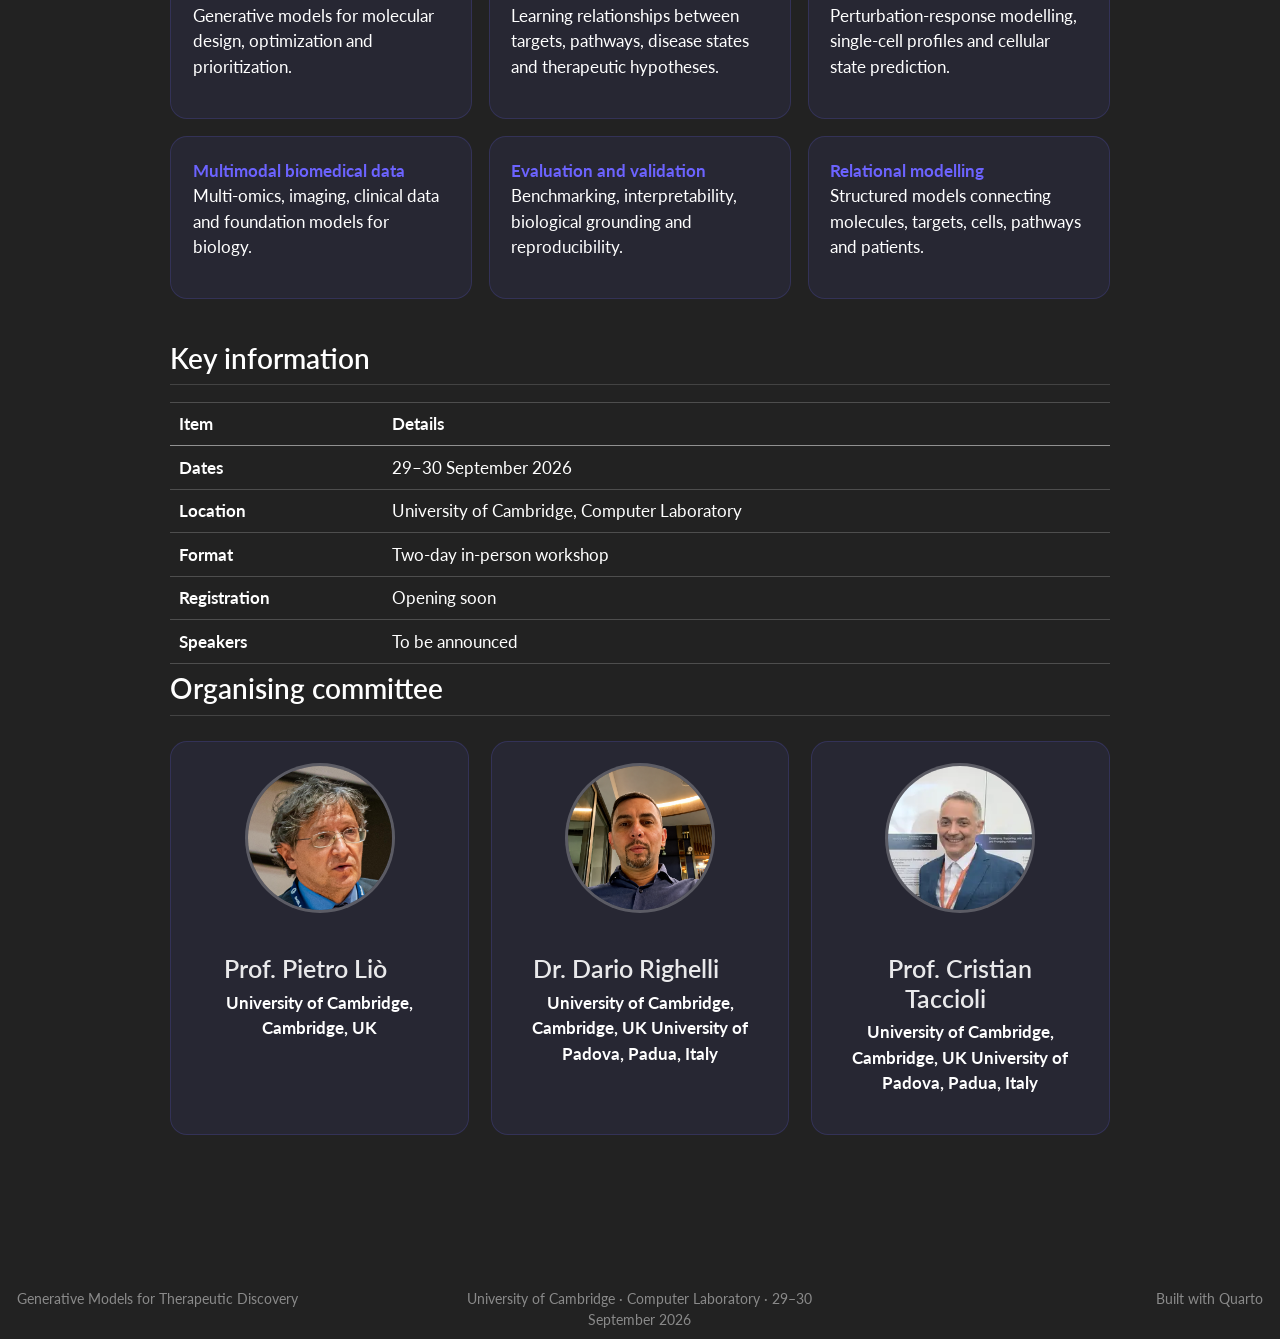
==== commit e54606cb: "adding organizers images" ====
--- a/docs/index.html
+++ b/docs/index.html
@@ -246,21 +246,21 @@
 <h2 class="anchored" data-anchor-id="organising-committee">Organising committee</h2>
 <div class="organiser-grid">
 <div class="organiser-card">
-<p><img src="assets/img/organisers/pietro-lio.svg" class="organiser-photo img-fluid" alt="Pietro Liò"></p>
+<p><img src="assets/img/organisers/pietro-lio.jpeg" class="organiser-photo img-fluid" alt="Pietro Liò"></p>
 <section id="prof.-pietro-liò" class="level3">
 <h3 class="anchored" data-anchor-id="prof.-pietro-liò">Prof.&nbsp;Pietro Liò</h3>
 <p><strong>University of Cambridge, Cambridge, UK</strong></p>
 </section>
 </div>
 <div class="organiser-card">
-<p><img src="assets/img/organisers/dario-righelli.svg" class="organiser-photo img-fluid" alt="Dario Righelli"></p>
+<p><img src="assets/img/organisers/dario-righelli.png" class="organiser-photo img-fluid" alt="Dario Righelli"></p>
 <section id="dr.-dario-righelli" class="level3">
 <h3 class="anchored" data-anchor-id="dr.-dario-righelli">Dr.&nbsp;Dario Righelli</h3>
 <p><strong>University of Cambridge, Cambridge, UK</strong> <strong>University of Padova, Padua, Italy</strong></p>
 </section>
 </div>
 <div class="organiser-card">
-<p><img src="assets/img/organisers/cristian-taccioli.svg" class="organiser-photo img-fluid" alt="Cristian Taccioli"></p>
+<p><img src="assets/img/organisers/cristian-taccioli.png" class="organiser-photo img-fluid" alt="Cristian Taccioli"></p>
 <section id="prof.-cristian-taccioli" class="level3">
 <h3 class="anchored" data-anchor-id="prof.-cristian-taccioli">Prof.&nbsp;Cristian Taccioli</h3>
 <p><strong>University of Cambridge, Cambridge, UK</strong> <strong>University of Padova, Padua, Italy</strong></p>
--- a/docs/styles.css
+++ b/docs/styles.css
@@ -139,10 +139,11 @@
 }
 
 .hero-logo {
-    width: min(220px, 45vw);
+    width: 100px;
+    max-width: 35%;
     height: auto;
     display: block;
     margin: 0 auto 1.5rem auto;
-    border-radius: 2rem;
+    border-radius: 1.25rem;
     box-shadow: 0 1rem 2.5rem rgba(0, 0, 0, 0.35);
 }
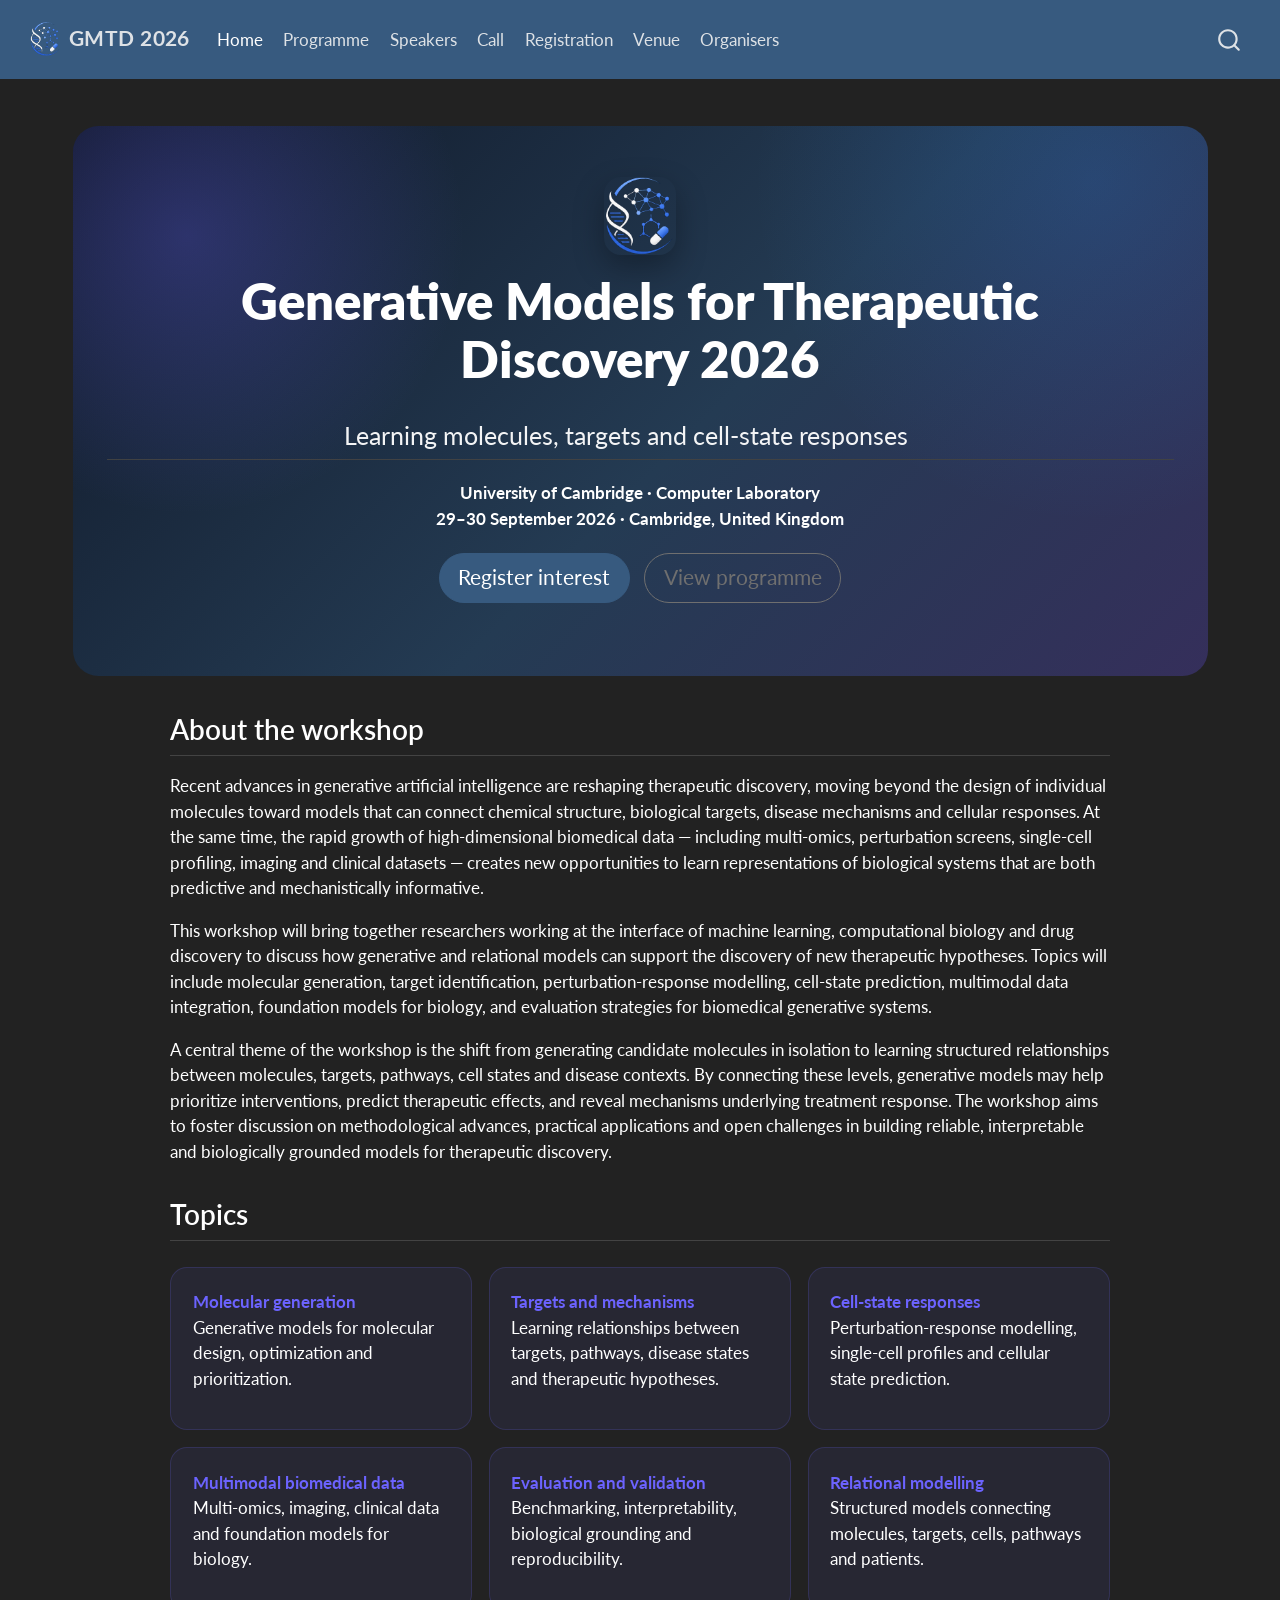
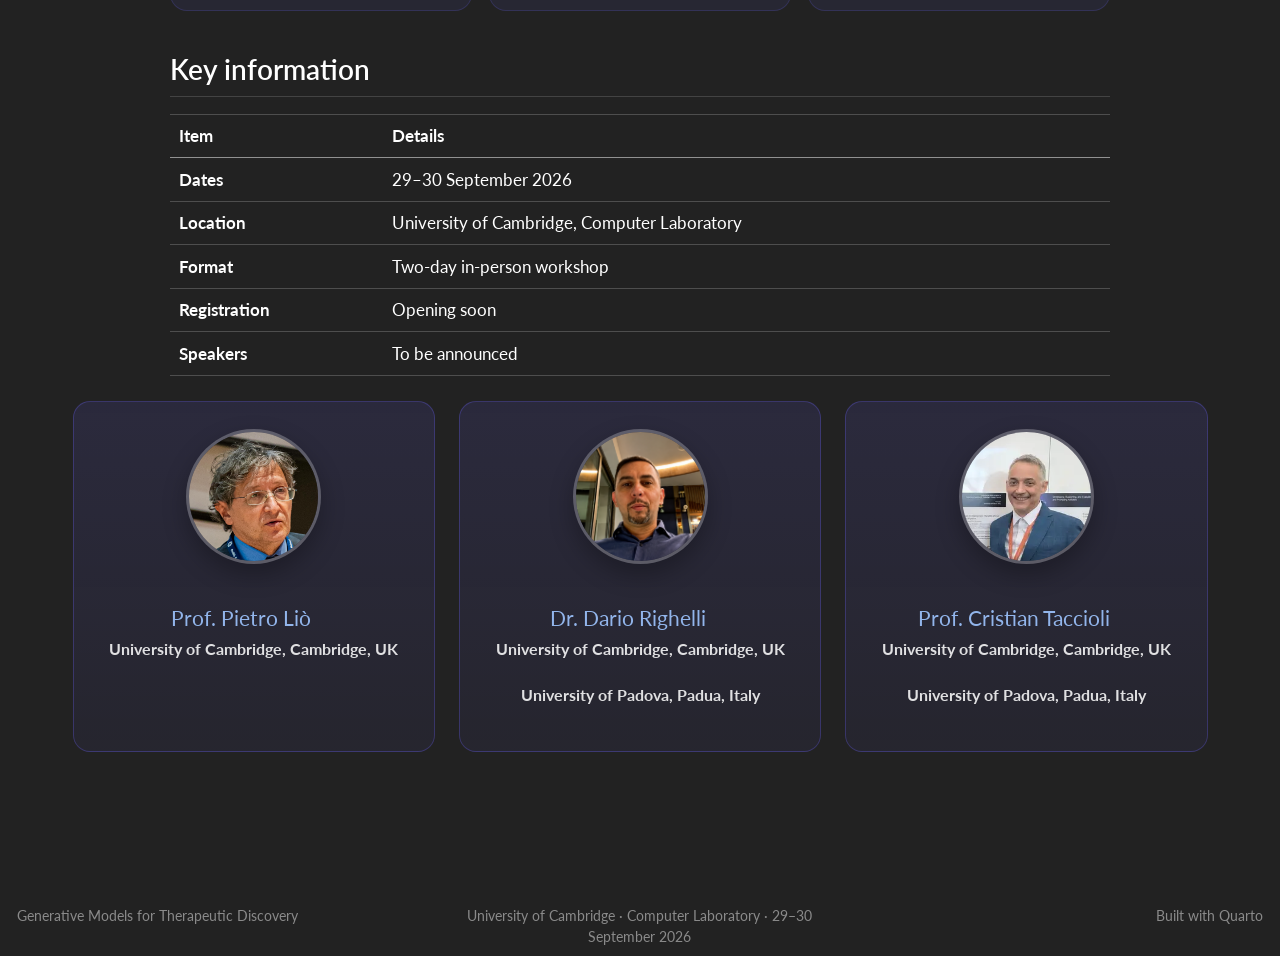
==== commit 58e5c083: "all updated and working" ====
--- a/docs/index.html
+++ b/docs/index.html
@@ -84,8 +84,8 @@
       <div class="navbar-container container-fluid">
       <div class="navbar-brand-container mx-auto">
     <a href="./index.html" class="navbar-brand navbar-brand-logo">
-    <img src="./assets/img/logo_alpha.png" alt="GMTD 2026 logo" class="navbar-logo light-content">
-    <img src="./assets/img/logo_alpha.png" alt="GMTD 2026 logo" class="navbar-logo dark-content">
+    <img src="./assets/img/logo_alpha2.png" alt="GMTD 2026 logo" class="navbar-logo light-content">
+    <img src="./assets/img/logo_alpha2.png" alt="GMTD 2026 logo" class="navbar-logo dark-content">
     </a>
     <a class="navbar-brand" href="./index.html">
     <span class="navbar-title">GMTD 2026</span>
@@ -138,30 +138,13 @@
 <!-- margin-sidebar -->
     
 <!-- main -->
-<main class="content column-page" id="quarto-document-content">
-
-<header id="title-block-header" class="quarto-title-block default">
-<div class="quarto-title">
-<h1 class="title">Generative Models for Therapeutic Discovery</h1>
-<p class="subtitle lead">Learning molecules, targets and cell-state responses</p>
-</div>
-
-
-
-<div class="quarto-title-meta column-page">
-
-    
-  
-    
-  </div>
-  
-
-
-</header>
+<main class="content column-page" id="quarto-document-content"><header id="title-block-header" class="quarto-title-block"></header>
+
+
 
 
 <div class="hero">
-<p><img src="assets/img/logo_alpha.png" class="hero-logo img-fluid" alt="GMTD 2026 logo"></p>
+<p><img src="assets/img/logo_alpha2.png" class="hero-logo img-fluid" alt="GMTD 2026 logo"></p>
 <section id="generative-models-for-therapeutic-discovery-2026" class="level1">
 <h1>Generative Models for Therapeutic Discovery 2026</h1>
 <section id="learning-molecules-targets-and-cell-state-responses" class="level2">
@@ -242,32 +225,29 @@
 </table>
 </section>
 </div>
-<section id="organising-committee" class="level2 container-narrow">
-<h2 class="anchored" data-anchor-id="organising-committee">Organising committee</h2>
-<div class="organiser-grid">
-<div class="organiser-card">
-<p><img src="assets/img/organisers/pietro-lio.jpeg" class="organiser-photo img-fluid" alt="Pietro Liò"></p>
+<div class="organiser-grid organiser-grid-compact">
+<div class="organiser-card compact">
+<p><a href="https://www.cl.cam.ac.uk/~pl219/" target="_blank"><img src="assets/img/organisers/pietro-lio.jpeg" class="organiser-photo img-fluid" alt="Pietro Liò"></a></p>
 <section id="prof.-pietro-liò" class="level3">
-<h3 class="anchored" data-anchor-id="prof.-pietro-liò">Prof.&nbsp;Pietro Liò</h3>
+<h3 class="anchored" data-anchor-id="prof.-pietro-liò"><a href="https://www.cl.cam.ac.uk/~pl219/" target="_blank">Prof.&nbsp;Pietro Liò</a></h3>
 <p><strong>University of Cambridge, Cambridge, UK</strong></p>
 </section>
 </div>
-<div class="organiser-card">
-<p><img src="assets/img/organisers/dario-righelli.png" class="organiser-photo img-fluid" alt="Dario Righelli"></p>
+<div class="organiser-card compact">
+<p><a href="https://www.github.com/drighelli" target="_blank"><img src="assets/img/organisers/dario-righelli.png" class="organiser-photo img-fluid" alt="Dario Righelli"></a></p>
 <section id="dr.-dario-righelli" class="level3">
-<h3 class="anchored" data-anchor-id="dr.-dario-righelli">Dr.&nbsp;Dario Righelli</h3>
-<p><strong>University of Cambridge, Cambridge, UK</strong> <strong>University of Padova, Padua, Italy</strong></p>
-</section>
-</div>
-<div class="organiser-card">
-<p><img src="assets/img/organisers/cristian-taccioli.png" class="organiser-photo img-fluid" alt="Cristian Taccioli"></p>
+<h3 class="anchored" data-anchor-id="dr.-dario-righelli"><a href="https://www.github.com/drighelli" target="_blank">Dr.&nbsp;Dario Righelli</a></h3>
+<p><strong>University of Cambridge, Cambridge, UK</strong> <br> <strong>University of Padova, Padua, Italy</strong></p>
+</section>
+</div>
+<div class="organiser-card compact">
+<p><a href="https://tacclab.org/" target="_blank"><img src="assets/img/organisers/cristian-taccioli.png" class="organiser-photo img-fluid" alt="Cristian Taccioli"></a></p>
 <section id="prof.-cristian-taccioli" class="level3">
-<h3 class="anchored" data-anchor-id="prof.-cristian-taccioli">Prof.&nbsp;Cristian Taccioli</h3>
-<p><strong>University of Cambridge, Cambridge, UK</strong> <strong>University of Padova, Padua, Italy</strong></p>
-</section>
-</div>
-</div>
-</section>
+<h3 class="anchored" data-anchor-id="prof.-cristian-taccioli"><a href="https://tacclab.org/" target="_blank">Prof.&nbsp;Cristian Taccioli</a></h3>
+<p><strong>University of Cambridge, Cambridge, UK</strong> <br> <strong>University of Padova, Padua, Italy</strong></p>
+</section>
+</div>
+</div>
 
 
 
--- a/docs/styles.css
+++ b/docs/styles.css
@@ -5,44 +5,75 @@
     --workshop-purple: #5b4b8a;
     --workshop-accent: #6c63ff;
     --workshop-bg-soft: rgba(108, 99, 255, 0.08);
-}
+    --workshop-border-soft: rgba(108, 99, 255, 0.18);
+}
+
+/* Navigation */
 
 .navbar-title {
     font-weight: 700;
     letter-spacing: 0.02em;
 }
 
+.navbar-logo {
+    max-height: 34px;
+    width: auto;
+    border-radius: 8px;
+}
+
+/* Hero */
+/* Hero */
+
 .hero {
-    padding: 5rem 2rem;
-    margin: 0 0 3rem 0;
-    border-radius: 0 0 2rem 2rem;
+    padding: 3rem 2rem;
+    margin: 0 0 2.2rem 0;
+    border-radius: 1.5rem;
     background:
-        radial-gradient(circle at 10% 20%, rgba(108, 99, 255, 0.35), transparent 25%),
-        radial-gradient(circle at 90% 10%, rgba(47, 128, 237, 0.25), transparent 30%),
+        radial-gradient(circle at 10% 20%, rgba(108, 99, 255, 0.28), transparent 25%),
+        radial-gradient(circle at 90% 10%, rgba(47, 128, 237, 0.20), transparent 30%),
         linear-gradient(135deg, #101828, #243b53 55%, #352f5b);
     color: white;
     text-align: center;
 }
 
+.hero-logo {
+    width: 72px;
+    max-width: 25%;
+    height: auto;
+    display: block;
+    margin: 0 auto 1rem auto;
+    border-radius: 1rem;
+    box-shadow: 0 0.7rem 1.8rem rgba(0, 0, 0, 0.30);
+}
+
 .hero h1 {
+    max-width: 920px;
+    margin: 0 auto 1rem auto;
     font-weight: 800;
-    font-size: clamp(2.2rem, 5vw, 4rem);
-    margin-bottom: 1rem;
+    font-size: clamp(2rem, 4vw, 3.2rem);
+    line-height: 1.12;
 }
 
 .hero h2 {
-    font-size: clamp(1.2rem, 2.5vw, 1.8rem);
+    font-size: clamp(1.05rem, 2vw, 1.45rem);
     font-weight: 400;
-    margin-bottom: 2rem;
+    margin-bottom: 1.2rem;
     opacity: 0.95;
 }
 
+.hero hr {
+    margin: 1rem auto 1.4rem auto;
+    max-width: 860px;
+    opacity: 0.25;
+}
+
 .hero .btn {
-    margin: 0.4rem;
+    margin: 0.3rem;
     border-radius: 999px;
-    padding-left: 1.3rem;
-    padding-right: 1.3rem;
-}
+    padding: 0.45rem 1.1rem;
+}
+
+/* Layout helpers */
 
 .container-narrow {
     max-width: 980px;
@@ -52,6 +83,8 @@
     padding-right: 1.2rem;
 }
 
+/* Topic cards */
+
 .topic-grid {
     display: grid;
     grid-template-columns: repeat(auto-fit, minmax(250px, 1fr));
@@ -59,39 +92,23 @@
     margin: 1.5rem 0 2.5rem 0;
 }
 
-.topic-card,
-.organiser-card {
+.topic-card {
     padding: 1.25rem;
     border-radius: 1rem;
     background: var(--workshop-bg-soft);
-    border: 1px solid rgba(108, 99, 255, 0.18);
+    border: 1px solid var(--workshop-border-soft);
 }
 
 .topic-card strong {
     color: var(--workshop-accent);
 }
 
-.organiser-card {
-    margin-bottom: 1rem;
-}
-
-.organiser-card h3 {
-    margin-top: 0;
-}
-
-table {
-    width: 100%;
-}
-
-footer.footer {
-    margin-top: 4rem;
-}
-
 /* Organisers */
+
 .organiser-grid {
     display: grid;
-    grid-template-columns: repeat(auto-fit, minmax(240px, 1fr));
-    gap: 1.25rem;
+    grid-template-columns: repeat(3, minmax(0, 1fr));
+    gap: 1.4rem;
     align-items: stretch;
     margin-top: 1.5rem;
 }
@@ -99,26 +116,125 @@
 .organiser-card {
     display: flex;
     flex-direction: column;
-    align-items: center;
-    text-align: center;
     height: 100%;
+    padding: 1.6rem 1.4rem;
     margin-bottom: 0;
+    border-radius: 1rem;
+    background:
+        linear-gradient(180deg, rgba(108, 99, 255, 0.12), rgba(108, 99, 255, 0.06));
+    border: 1px solid rgba(108, 99, 255, 0.28);
 }
 
 .organiser-photo {
-    width: 150px;
-    height: 150px;
+    width: 135px;
+    height: 135px;
     object-fit: cover;
     border-radius: 999px;
     border: 3px solid rgba(255, 255, 255, 0.18);
+    margin: 0 auto 1.2rem auto;
+    background: rgba(255, 255, 255, 0.08);
+    box-shadow: 0 0.6rem 1.4rem rgba(0, 0, 0, 0.28);
+}
+
+.organiser-card h3 {
+    margin-top: 0.25rem;
+    margin-bottom: 0.5rem;
+    font-size: 1.25rem;
+    line-height: 1.15;
+}
+
+.organiser-card h3 a,
+.organiser-card h3 a:visited {
+    color: #9ec5ff !important;
+    text-decoration: none;
+}
+
+.organiser-card h3 a:hover {
+    color: #cfe2ff !important;
+    text-decoration: underline;
+}
+
+.organiser-card strong {
+    display: block;
+    font-size: 0.92rem;
+    line-height: 1.35;
     margin-bottom: 1rem;
-    background: rgba(255, 255, 255, 0.08);
-}
-
-.organiser-card h3 {
-    margin-top: 0.4rem;
-    margin-bottom: 0.35rem;
-}
+    color: rgba(255, 255, 255, 0.86);
+}
+
+/* Compact organiser cards, used on the homepage */
+
+.organiser-card.compact {
+    align-items: center;
+    justify-content: flex-start;
+    text-align: center;
+    min-height: 330px;
+}
+
+.organiser-card.compact h3 {
+    text-align: center;
+}
+
+.organiser-card.compact strong {
+    text-align: center;
+    margin-bottom: 0;
+}
+
+/* Detailed organiser cards, used on the organisers page */
+
+.organiser-card.detailed {
+    align-items: center;
+    text-align: center;
+}
+
+.organiser-card.detailed h3 {
+    text-align: center;
+}
+
+.organiser-card.detailed strong {
+    text-align: center;
+}
+
+.organiser-card.detailed p {
+    margin: 0.4rem 0 0 0;
+    font-size: 0.92rem;
+    line-height: 1.55;
+    color: rgba(255, 255, 255, 0.82);
+    text-align: left;
+}
+
+/* Responsive organisers */
+
+@media (max-width: 1100px) {
+    .organiser-grid {
+        grid-template-columns: repeat(2, minmax(0, 1fr));
+    }
+}
+
+@media (max-width: 720px) {
+    .organiser-grid {
+        grid-template-columns: 1fr;
+    }
+}
+
+.organiser-affiliation {
+    min-height: 4.8rem;
+    display: flex;
+    flex-direction: column;
+    justify-content: flex-start;
+    align-items: center;
+    margin-bottom: 1rem;
+    font-size: 0.92rem;
+    line-height: 1.35;
+    color: rgba(255, 255, 255, 0.86);
+    text-align: center;
+}
+
+.organiser-affiliation p {
+    margin: 0;
+}
+
+/* Venue map */
 
 .map-container {
     margin-top: 1.5rem;
@@ -132,18 +248,12 @@
     display: block;
 }
 
-.navbar-logo {
-    max-height: 34px;
-    width: auto;
-    border-radius: 8px;
-}
-
-.hero-logo {
-    width: 100px;
-    max-width: 35%;
-    height: auto;
-    display: block;
-    margin: 0 auto 1.5rem auto;
-    border-radius: 1.25rem;
-    box-shadow: 0 1rem 2.5rem rgba(0, 0, 0, 0.35);
+/* Tables and footer */
+
+table {
+    width: 100%;
+}
+
+footer.footer {
+    margin-top: 4rem;
 }
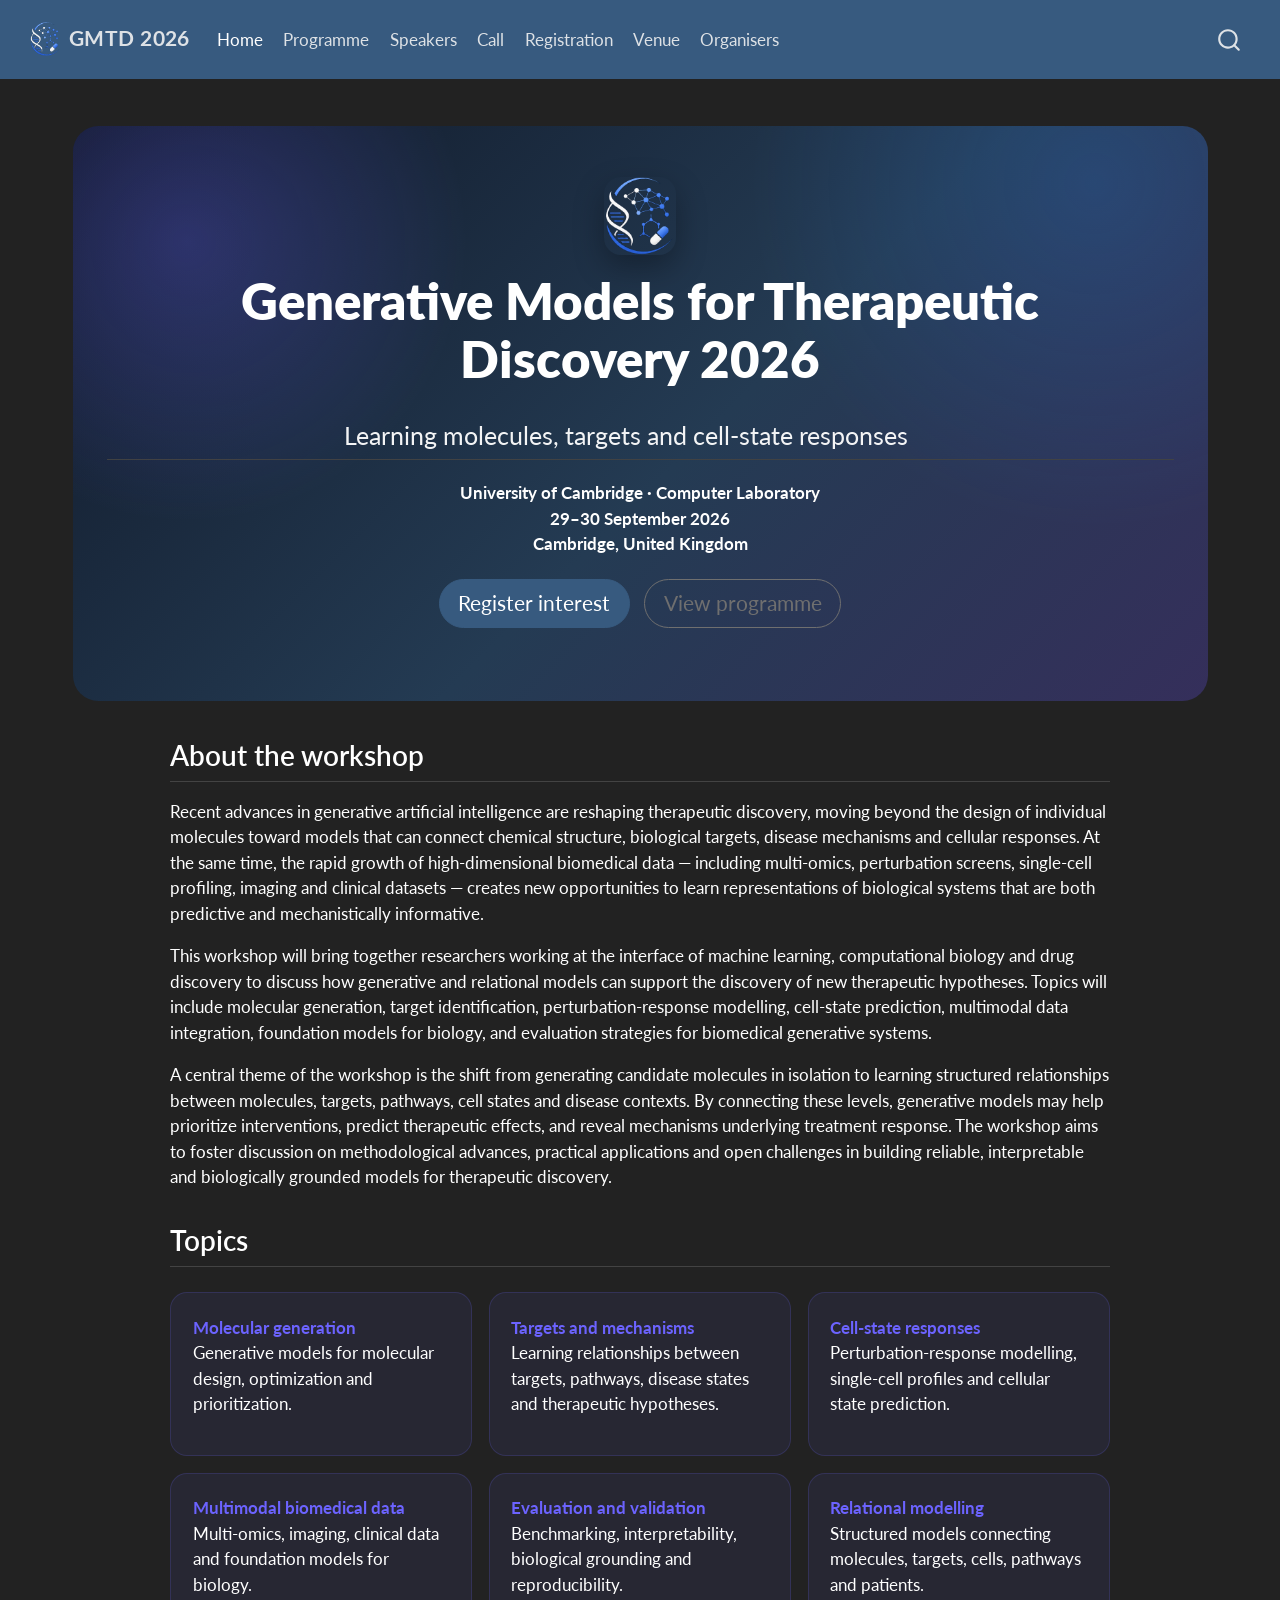
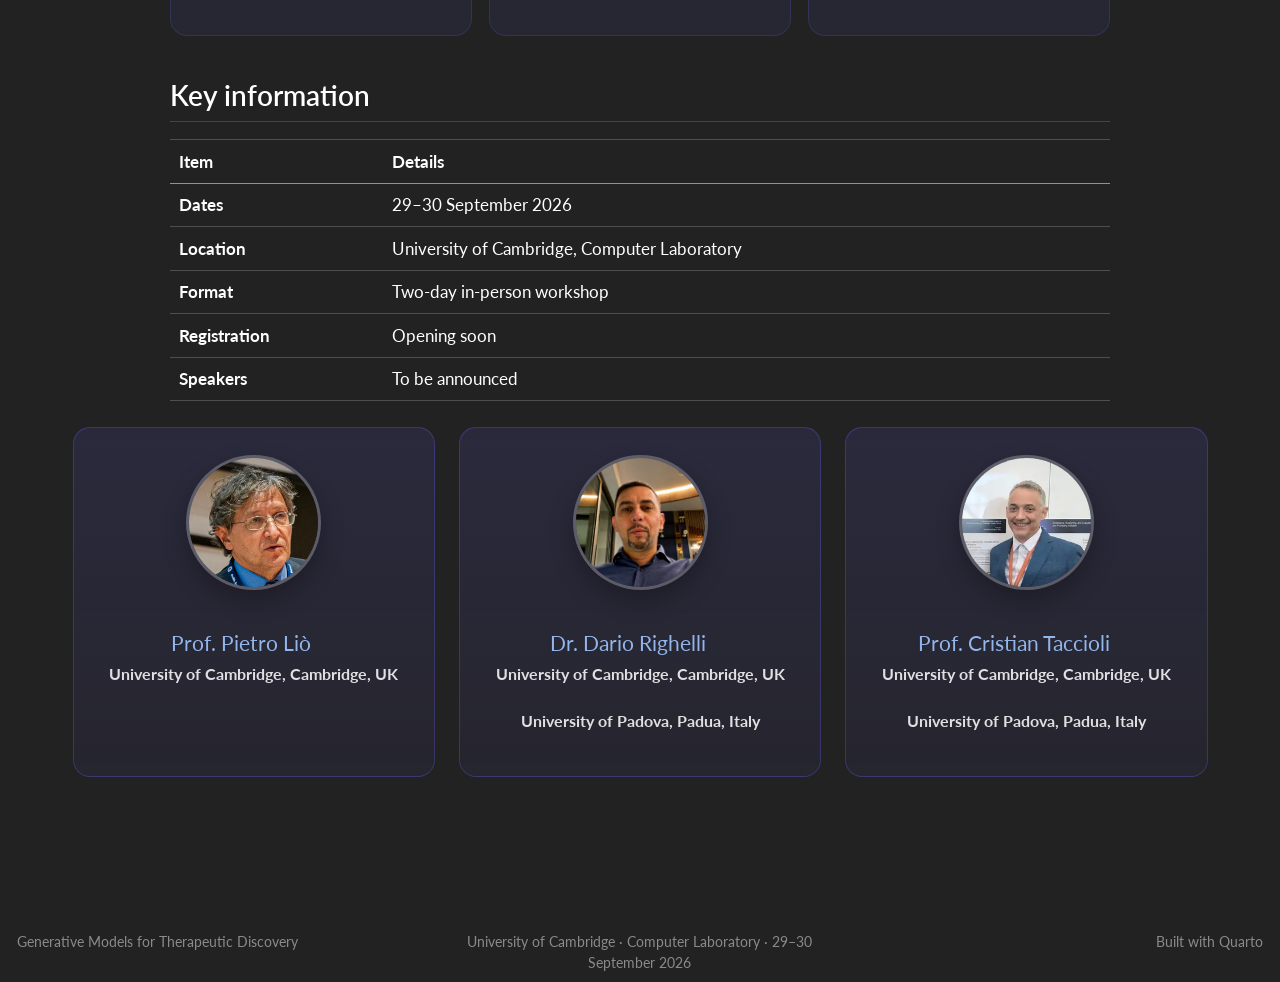
==== commit 69a295aa: "fixing venue in home" ====
--- a/docs/index.html
+++ b/docs/index.html
@@ -150,7 +150,7 @@
 <section id="learning-molecules-targets-and-cell-state-responses" class="level2">
 <h2 class="anchored" data-anchor-id="learning-molecules-targets-and-cell-state-responses">Learning molecules, targets and cell-state responses</h2>
 <p><strong>University of Cambridge · Computer Laboratory</strong><br>
-<strong>29–30 September 2026 · Cambridge, United Kingdom</strong></p>
+<strong>29–30 September 2026</strong> <br> <strong>Cambridge, United Kingdom</strong></p>
 <p><a href="./registration.html" class="btn btn-primary btn-lg">Register interest</a> <a href="./programme.html" class="btn btn-outline-light btn-lg">View programme</a></p>
 </section>
 </section>
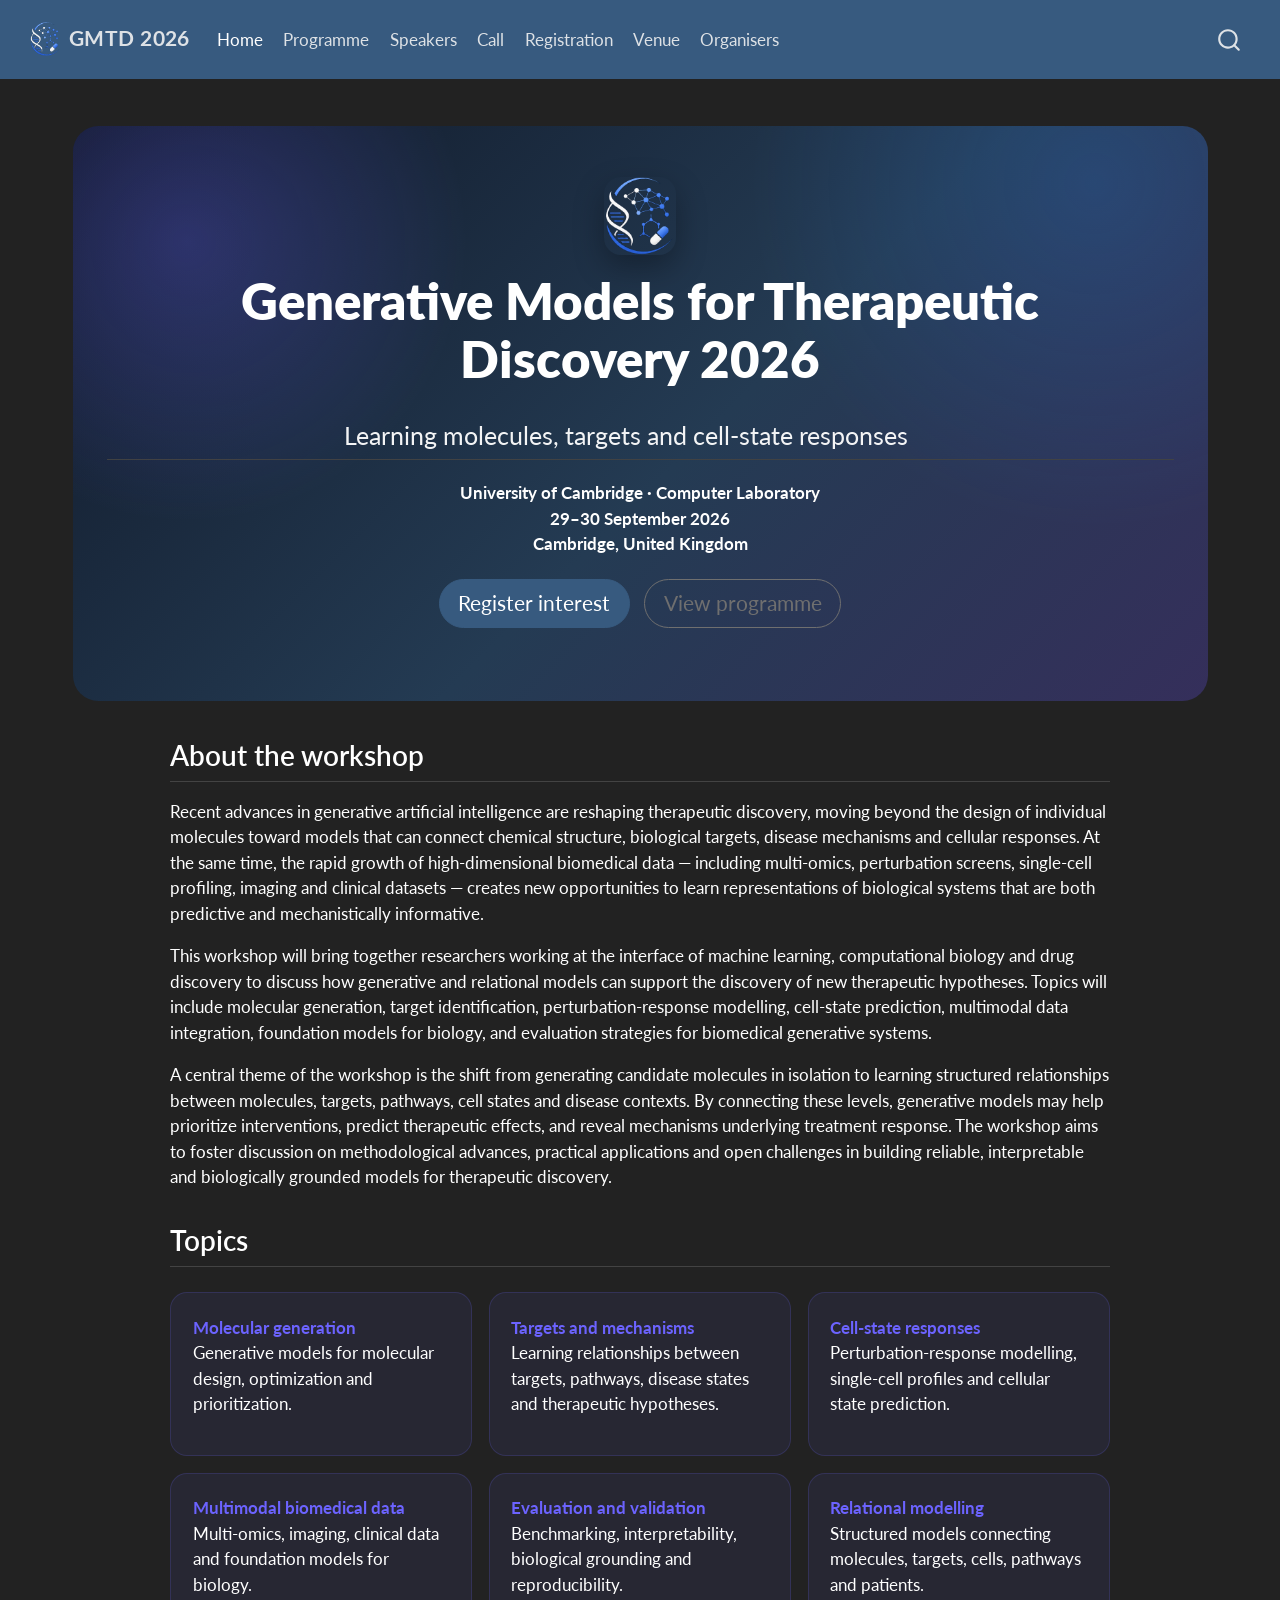
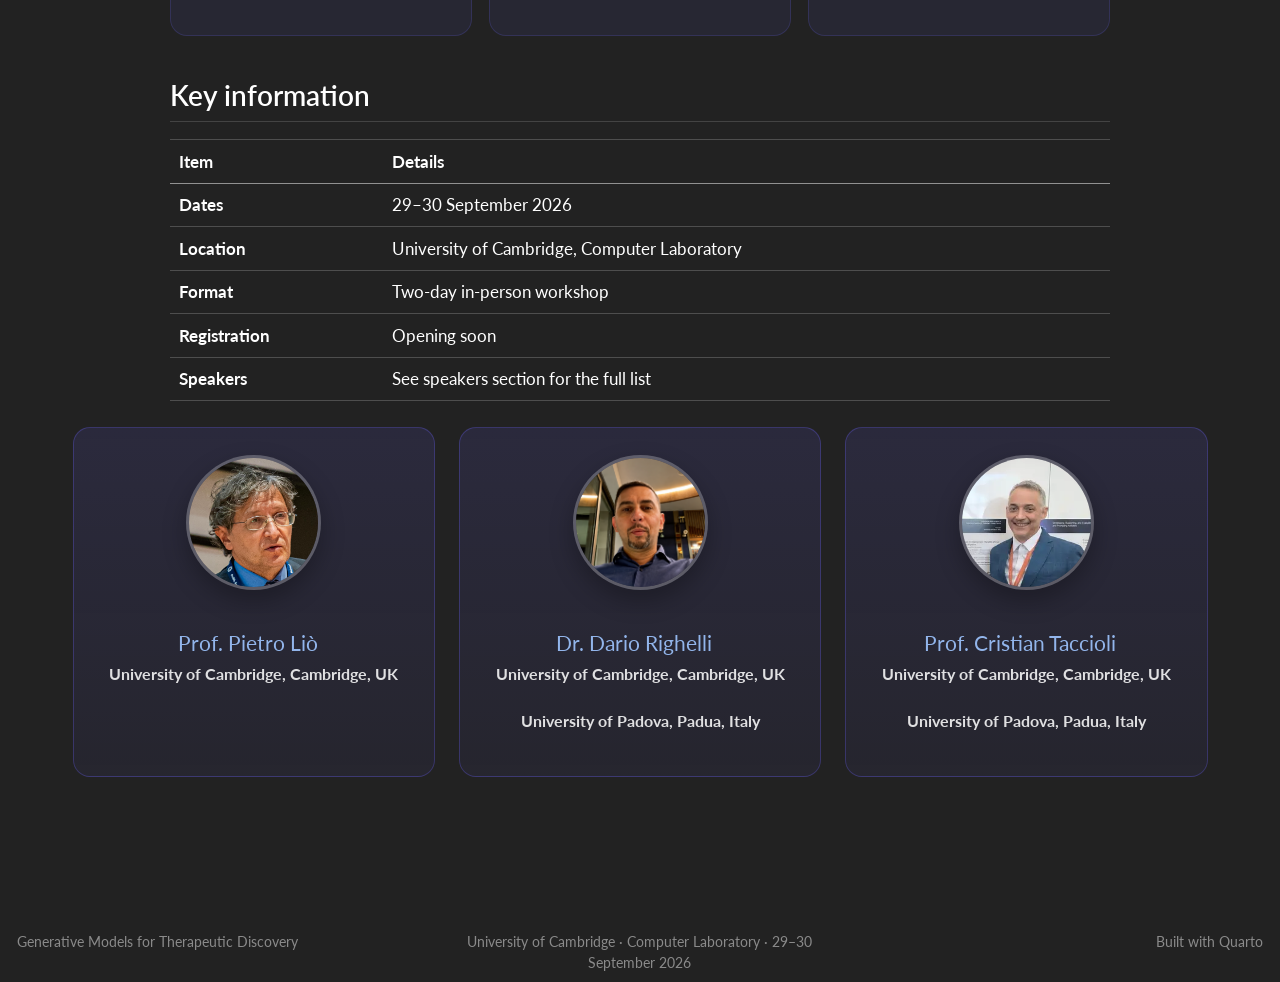
==== commit 02ccaf05: "update" ====
--- a/docs/index.html
+++ b/docs/index.html
@@ -219,7 +219,7 @@
 </tr>
 <tr class="odd">
 <td><strong>Speakers</strong></td>
-<td>To be announced</td>
+<td>See speakers section for the full list</td>
 </tr>
 </tbody>
 </table>
--- a/docs/styles.css
+++ b/docs/styles.css
@@ -234,6 +234,13 @@
     margin: 0;
 }
 
+.organiser-card h3 a::after,
+.organiser-card h3 a.external::after,
+.organiser-card h3 a[target="_blank"]::after {
+    display: none !important;
+    content: none !important;
+}
+
 /* Venue map */
 
 .map-container {
@@ -256,4 +263,87 @@
 
 footer.footer {
     margin-top: 4rem;
+}
+
+/* Speakers */
+
+.speaker-gallery {
+    --speaker-photo-size: 200px;
+    --speaker-profile-width: 250px;
+
+    display: grid;
+    grid-template-columns: repeat(auto-fit, minmax(var(--speaker-profile-width), var(--speaker-profile-width)));
+    gap: 3rem 4rem;
+    justify-content: center;
+    align-items: start;
+    margin-top: 2rem;
+}
+
+.speaker-profile {
+    width: var(--speaker-profile-width);
+    justify-self: center;
+    text-align: center;
+}
+
+.speaker-profile-photo {
+    width: var(--speaker-photo-size) !important;
+    height: var(--speaker-photo-size) !important;
+    object-fit: cover;
+    border-radius: 999px;
+    display: block;
+    margin: 0 auto 1.4rem auto;
+    border: 4px solid rgba(255, 255, 255, 0.18);
+    box-shadow: 0 0.7rem 1.6rem rgba(0, 0, 0, 0.28);
+    transition: transform 0.15s ease, box-shadow 0.15s ease;
+}
+
+.speaker-profile a:hover .speaker-profile-photo {
+    transform: translateY(-2px);
+    box-shadow: 0 1rem 2rem rgba(0, 0, 0, 0.35);
+}
+
+.speaker-profile h3 {
+    width: var(--speaker-photo-size);
+    margin: 0 auto 0.45rem auto !important;
+    font-size: 1.15rem !important;
+    line-height: 1.15 !important;
+    font-weight: 700;
+    text-align: center;
+}
+
+.speaker-profile h3 a,
+.speaker-profile h3 a:visited {
+    color: #9ec5ff !important;
+    text-decoration: underline;
+    text-underline-offset: 0.15em;
+}
+
+.speaker-profile h3 a:hover {
+    color: #cfe2ff !important;
+}
+
+.speaker-profile p {
+    width: var(--speaker-photo-size);
+    margin: 0 auto !important;
+    font-size: 0.95rem !important;
+    line-height: 1.4 !important;
+    color: rgba(255, 255, 255, 0.86);
+    text-align: center;
+}
+
+@media (max-width: 700px) {
+    .speaker-gallery {
+        --speaker-photo-size: 220px;
+        --speaker-profile-width: 280px;
+
+        grid-template-columns: 1fr;
+        gap: 2.5rem;
+    }
+}
+
+.speaker-profile h3 a::after,
+.speaker-profile h3 a.external::after,
+.speaker-profile h3 a[target="_blank"]::after {
+    display: none !important;
+    content: none !important;
 }
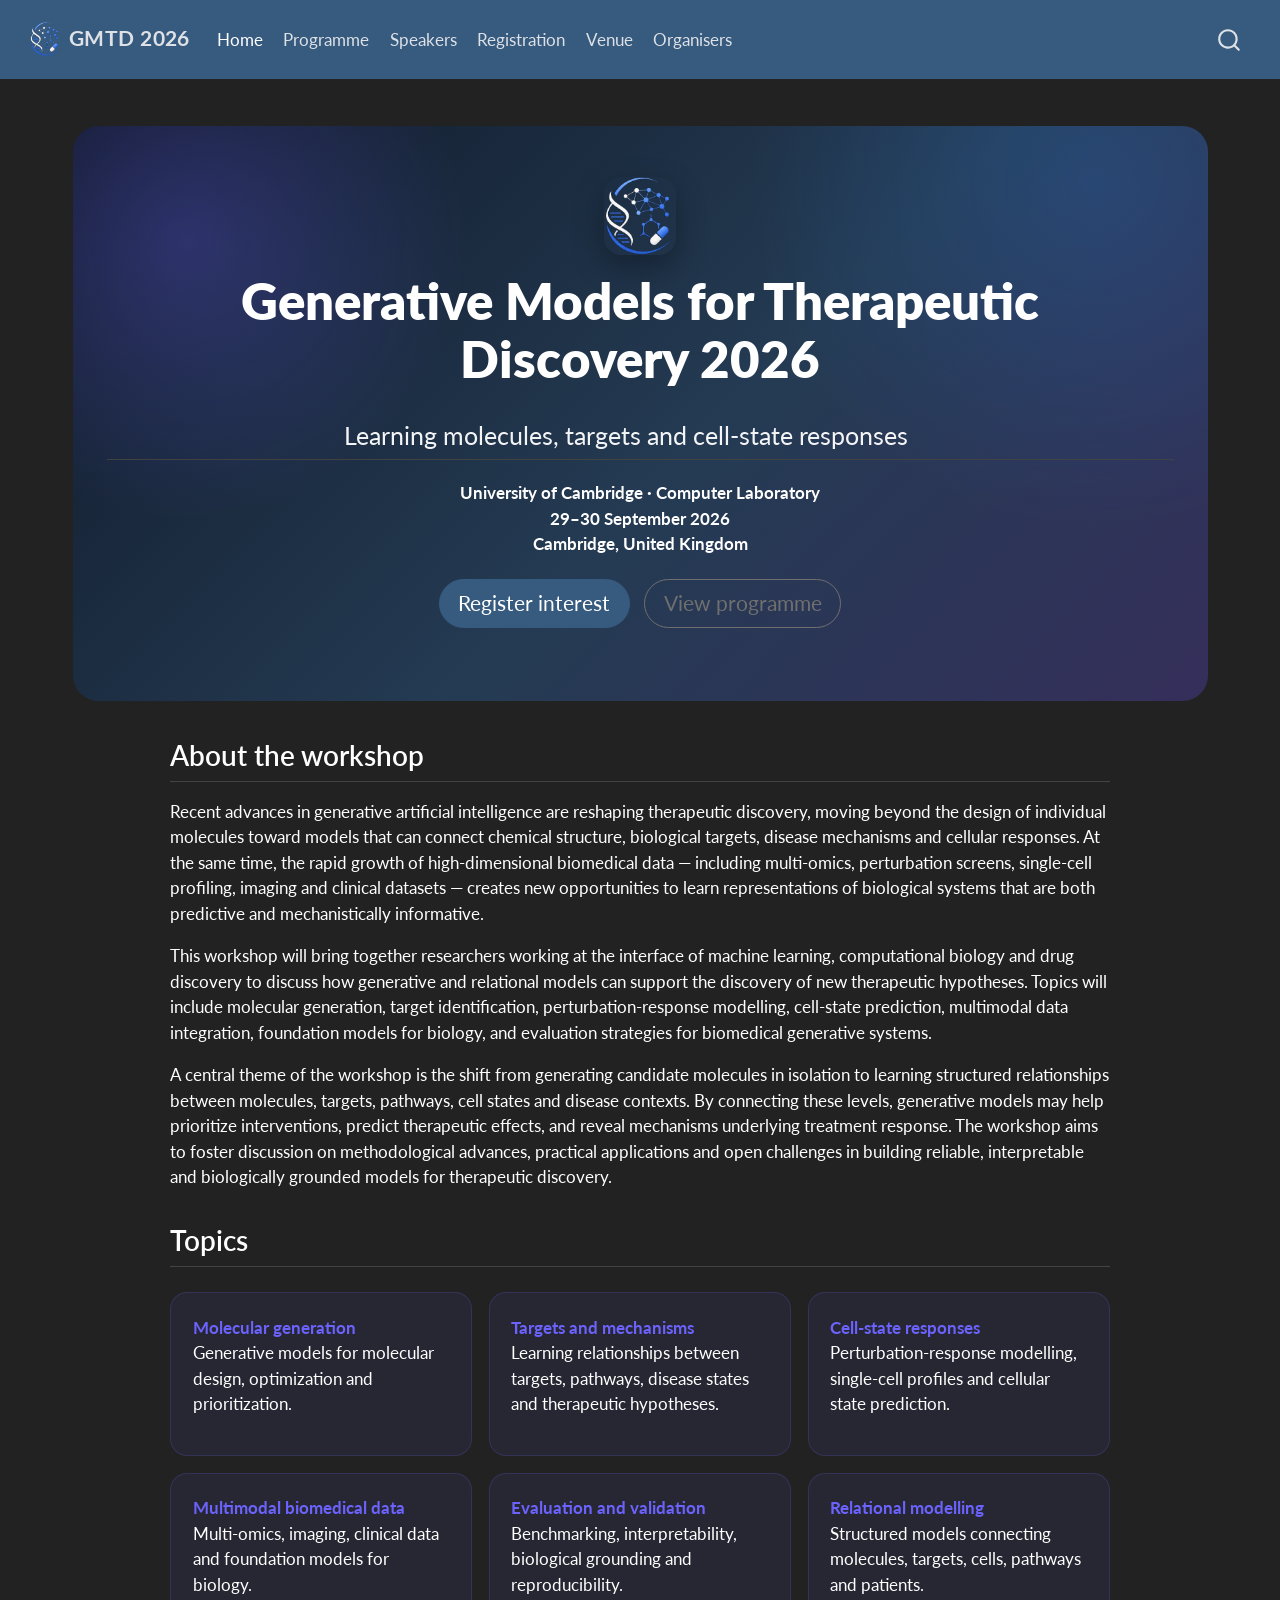
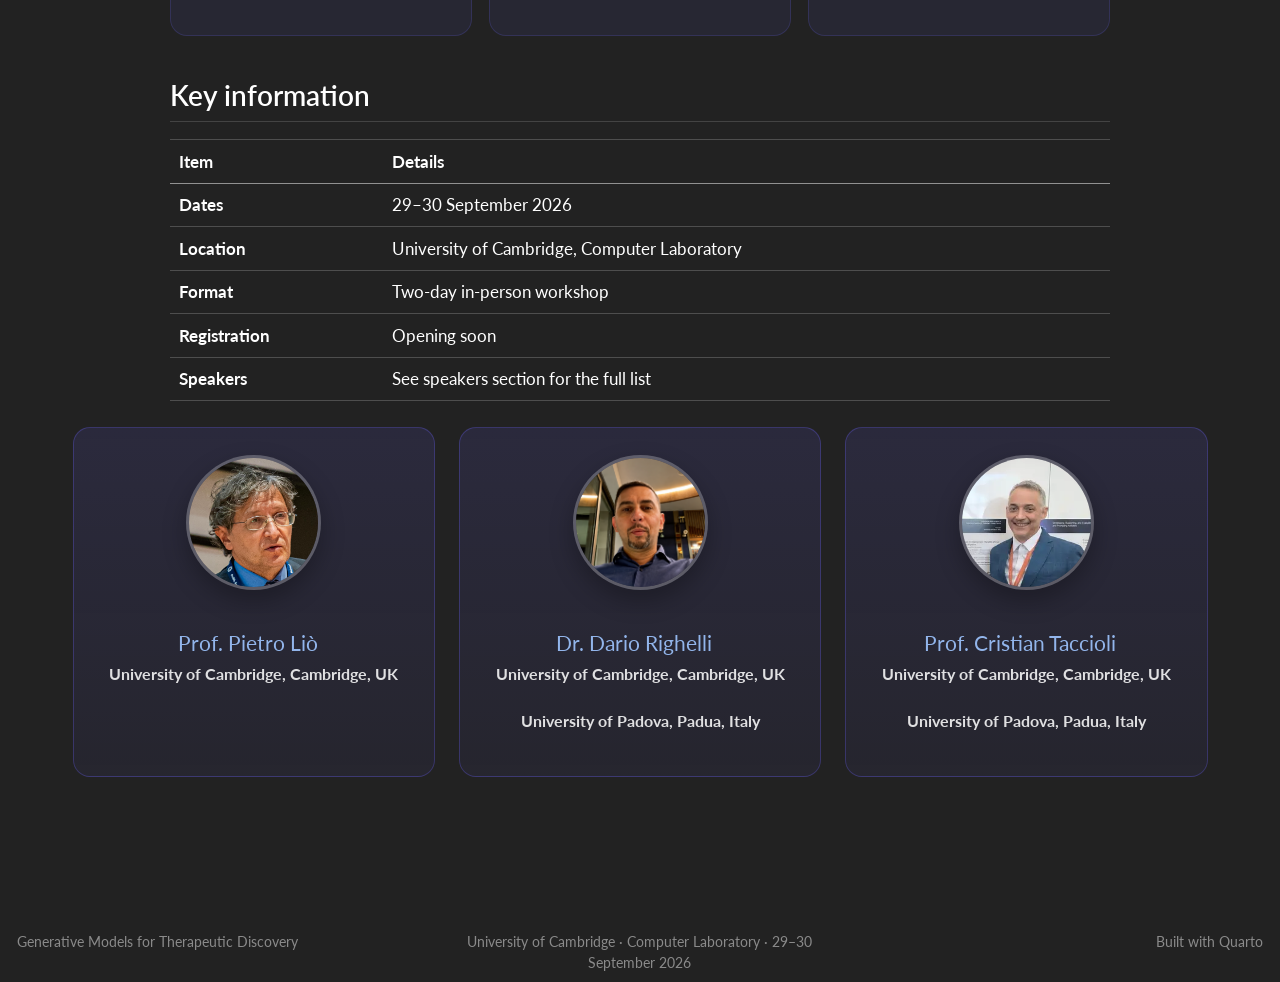
==== commit 8b52a912: "update" ====
--- a/docs/index.html
+++ b/docs/index.html
@@ -108,10 +108,6 @@
   <li class="nav-item">
     <a class="nav-link" href="./speakers.html"> 
 <span class="menu-text">Speakers</span></a>
-  </li>  
-  <li class="nav-item">
-    <a class="nav-link" href="./call.html"> 
-<span class="menu-text">Call</span></a>
   </li>  
   <li class="nav-item">
     <a class="nav-link" href="./registration.html"> 
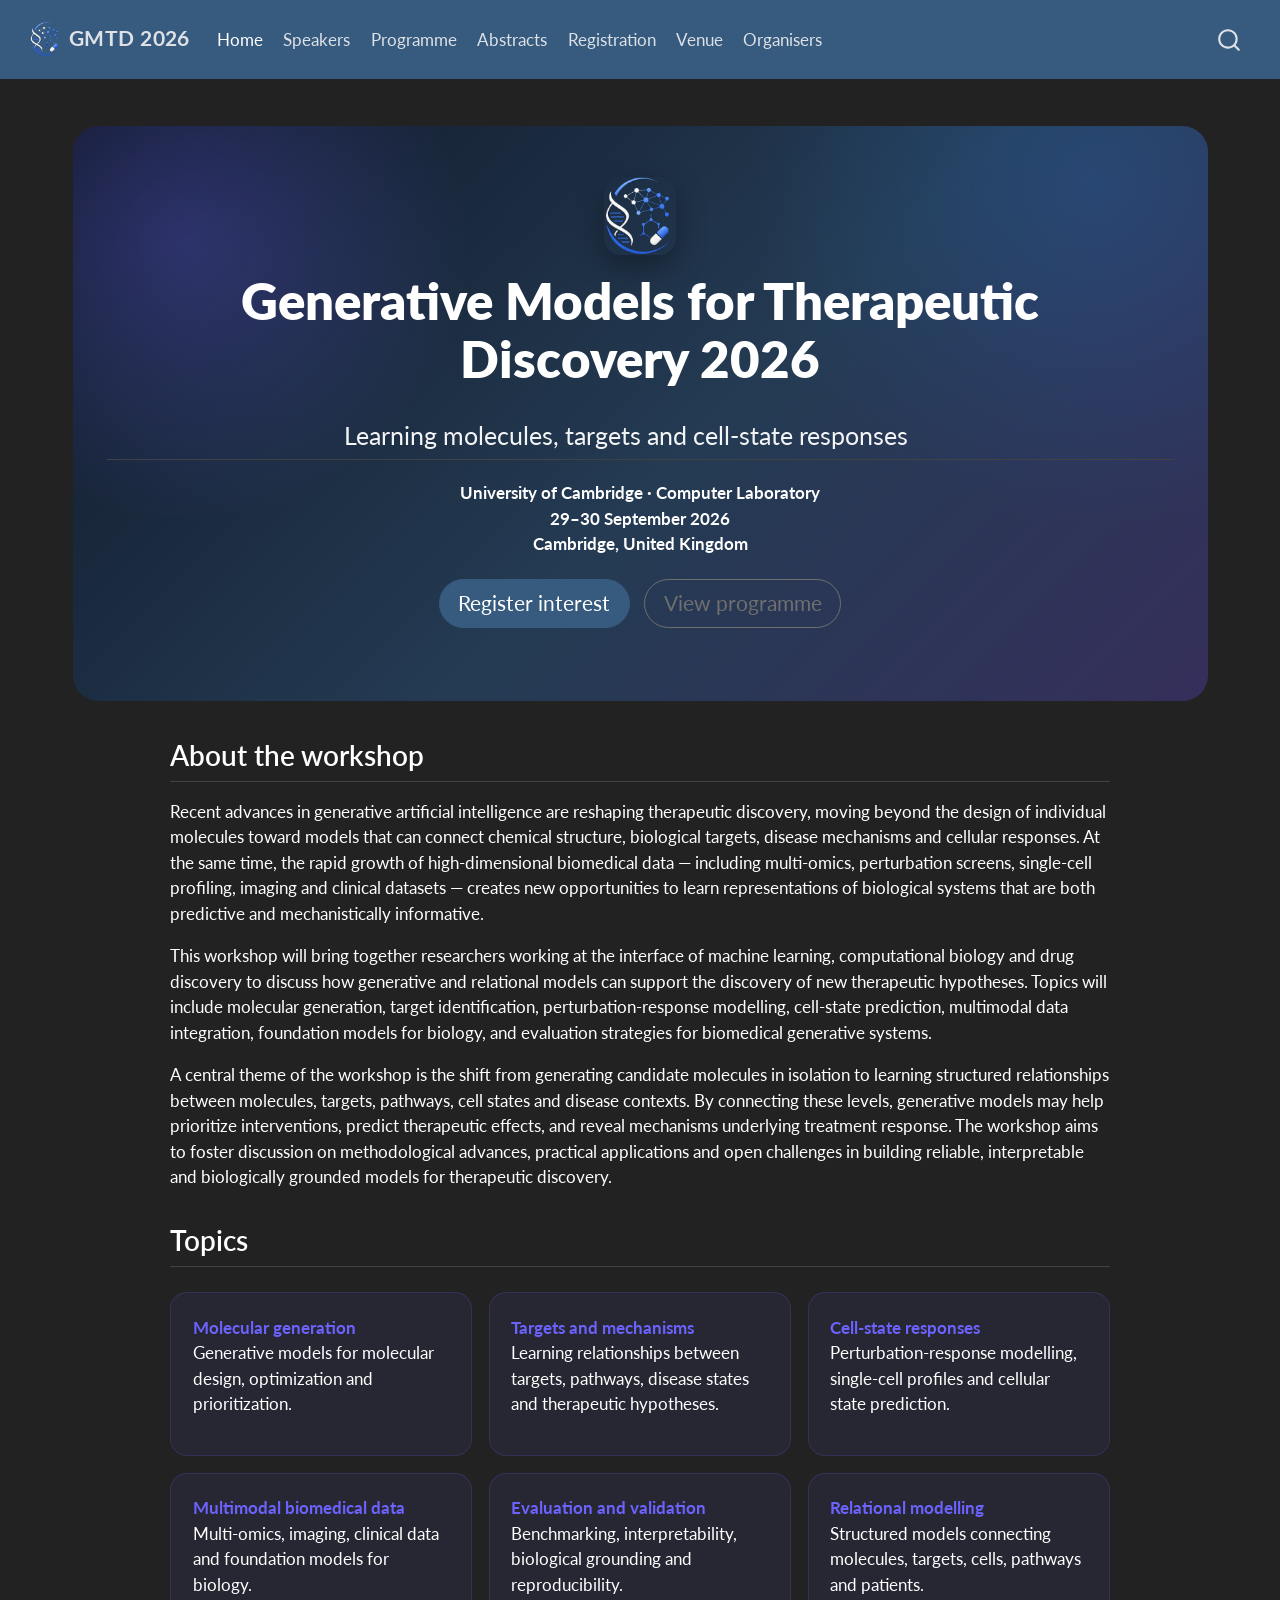
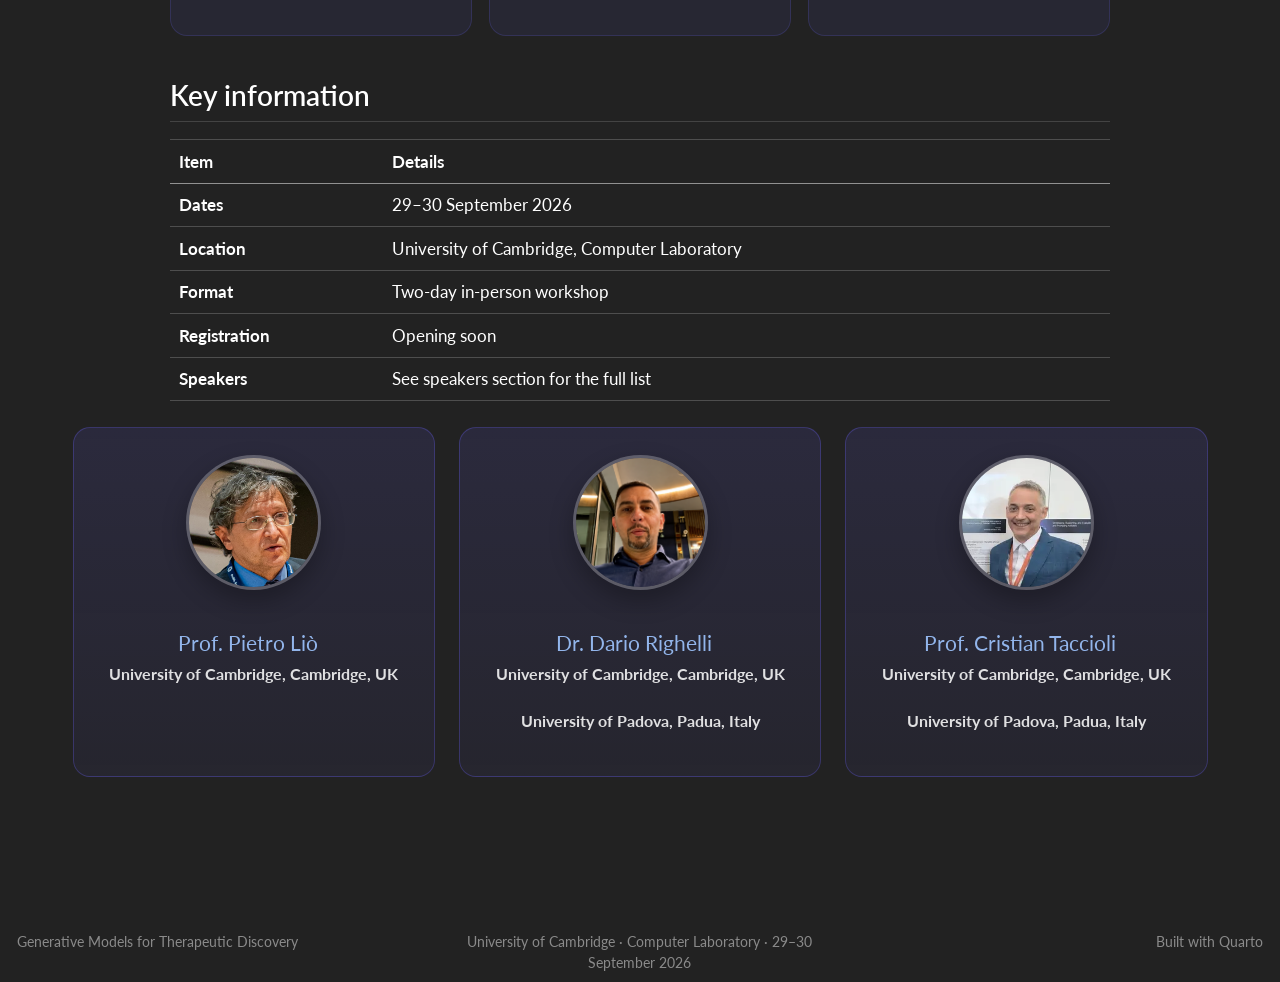
==== commit f957230a: "ch" ====
--- a/docs/index.html
+++ b/docs/index.html
@@ -102,12 +102,16 @@
 <span class="menu-text">Home</span></a>
   </li>  
   <li class="nav-item">
+    <a class="nav-link" href="./speakers.html"> 
+<span class="menu-text">Speakers</span></a>
+  </li>  
+  <li class="nav-item">
     <a class="nav-link" href="./programme.html"> 
 <span class="menu-text">Programme</span></a>
   </li>  
   <li class="nav-item">
-    <a class="nav-link" href="./speakers.html"> 
-<span class="menu-text">Speakers</span></a>
+    <a class="nav-link" href="./abstracts.html"> 
+<span class="menu-text">Abstracts</span></a>
   </li>  
   <li class="nav-item">
     <a class="nav-link" href="./registration.html"> 
--- a/docs/styles.css
+++ b/docs/styles.css
@@ -346,4 +346,43 @@
 .speaker-profile h3 a[target="_blank"]::after {
     display: none !important;
     content: none !important;
+}
+
+/* Programme tables: identical column alignment across days */
+
+.programme-table {
+    width: 100%;
+}
+
+.programme-table table {
+    width: 100% !important;
+    table-layout: fixed !important;
+}
+
+.programme-table th:first-child,
+.programme-table td:first-child {
+    width: 220px !important;
+    min-width: 220px !important;
+    max-width: 220px !important;
+    white-space: nowrap;
+}
+
+.programme-table th:nth-child(2),
+.programme-table td:nth-child(2) {
+    width: auto !important;
+}
+
+/* Programme talk-title links */
+
+.programme-table a,
+.programme-table a:visited {
+    color: #6ea8fe !important;
+    text-decoration: none;
+    font-weight: 400;
+}
+
+.programme-table a:hover {
+    color: #9ec5fe !important;
+    text-decoration: underline;
+    text-underline-offset: 0.15em;
 }
